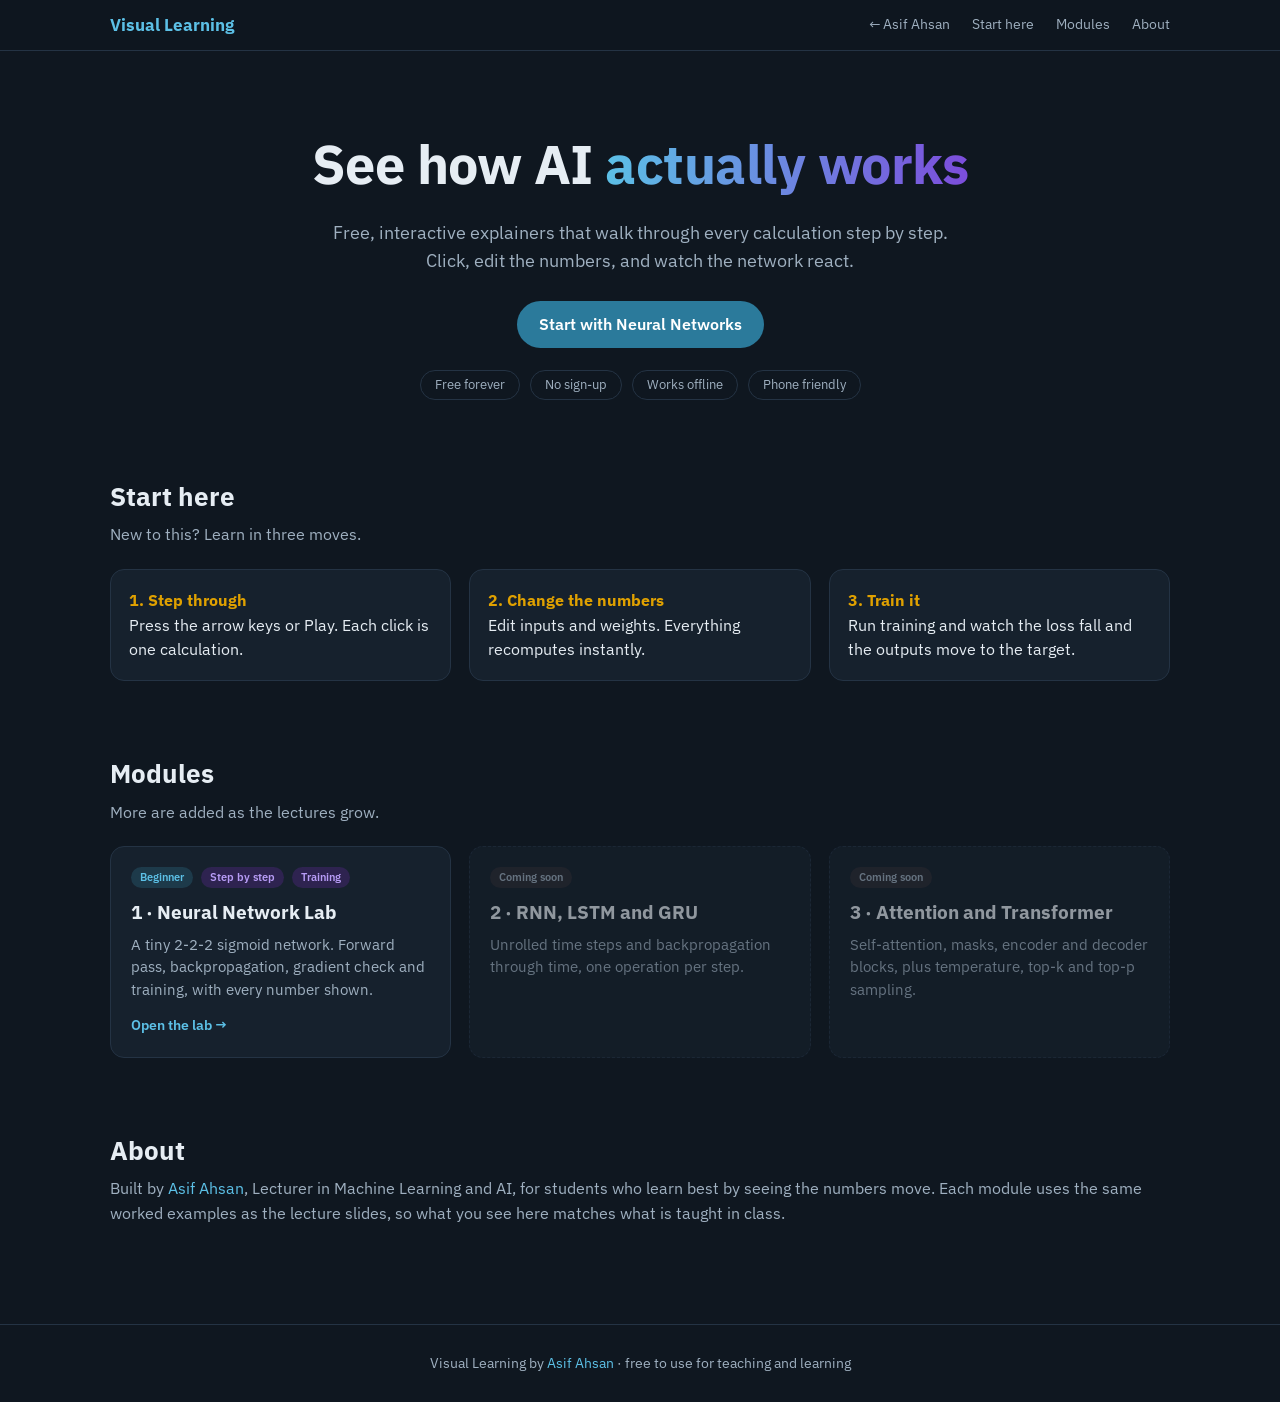
==== visual-learning/index.html @ 82e5aabb "Make resume portfolio the main page; move Visual Learning to /visual-learning Co-Authored-By: Claude" ====
<!DOCTYPE html>
<html lang="en">
<head>
<meta charset="utf-8">
<meta name="viewport" content="width=device-width,initial-scale=1">
<title>Visual Learning · Interactive AI explainers</title>
<meta name="description" content="Free interactive visualizers that explain AI step by step: neural networks, RNNs, transformers and more. No install, no sign-up.">
<link rel="icon" href="../favicon.svg" type="image/svg+xml">
<link rel="preconnect" href="https://fonts.googleapis.com">
<link href="https://fonts.googleapis.com/css2?family=IBM+Plex+Sans:wght@400;500;600;700&display=swap" rel="stylesheet">
<style>
:root{--bg:#0f1720;--panel:#16212d;--line:#243344;--tx:#e6edf3;--mut:#9fb0c0;--acc:#2B7A9B;--acc2:#5cc0e6;--vio:#7C4DDB;--amb:#E0A100}
*{box-sizing:border-box}
html{scroll-behavior:smooth}
body{margin:0;background:var(--bg);color:var(--tx);font-family:"IBM Plex Sans",Arial,sans-serif;line-height:1.55}
a{color:inherit;text-decoration:none}
nav{position:sticky;top:0;z-index:5;background:rgba(15,23,32,.9);backdrop-filter:blur(8px);border-bottom:1px solid var(--line)}
nav .in{max-width:1100px;margin:auto;padding:12px 20px;display:flex;gap:22px;align-items:center;flex-wrap:wrap}
nav b{font-size:17px;margin-right:auto;color:var(--acc2)}
nav a{color:var(--mut);font-size:14px}nav a:hover{color:var(--tx)}
header{max-width:1100px;margin:auto;padding:72px 20px 40px;text-align:center}
h1{font-size:clamp(32px,6vw,54px);margin:0 0 12px;letter-spacing:-.5px}
h1 span{background:linear-gradient(90deg,var(--acc2),var(--vio));-webkit-background-clip:text;background-clip:text;color:transparent}
header p{max-width:640px;margin:0 auto 26px;color:var(--mut);font-size:18px}
.btn{display:inline-block;background:var(--acc);color:#fff;padding:11px 22px;border-radius:999px;font-weight:600}
.btn:hover{background:#348fb4}
.pills{margin-top:22px;display:flex;gap:10px;justify-content:center;flex-wrap:wrap}
.pills span{border:1px solid var(--line);border-radius:999px;padding:4px 14px;font-size:13px;color:var(--mut)}
section{max-width:1100px;margin:auto;padding:36px 20px}
h2{font-size:26px;margin:0 0 6px}
.sub{color:var(--mut);margin:0 0 22px}
.grid{display:grid;grid-template-columns:repeat(auto-fill,minmax(300px,1fr));gap:18px}
.card{display:flex;flex-direction:column;background:var(--panel);border:1px solid var(--line);border-radius:14px;padding:20px;transition:transform .2s,border-color .2s}
a.card:hover{transform:translateY(-4px);border-color:var(--acc2)}
.card .tag{display:flex;gap:8px;flex-wrap:wrap;margin-bottom:10px}
.badge{font-size:11px;font-weight:600;padding:2px 9px;border-radius:999px;background:#1d3a4a;color:var(--acc2)}
.badge.soon{background:#2b2b33;color:var(--mut)}
.badge.v{background:#2e2350;color:#b79cf5}
.card h3{margin:0 0 6px;font-size:19px}
.card p{margin:0 0 14px;color:var(--mut);font-size:14.5px;flex:1}
.card .go{color:var(--acc2);font-weight:600;font-size:14px}
.card.soon{opacity:.6;border-style:dashed}
.steps{display:grid;grid-template-columns:repeat(auto-fit,minmax(220px,1fr));gap:18px}
.steps div{background:var(--panel);border:1px solid var(--line);border-radius:14px;padding:18px}
.steps b{color:var(--amb)}
footer{border-top:1px solid var(--line);margin-top:40px;padding:28px 20px;text-align:center;color:var(--mut);font-size:14px}
</style>
</head>
<body>
<nav><div class="in"><b>Visual Learning</b><a href="../">&larr; Asif Ahsan</a><a href="#start">Start here</a><a href="#modules">Modules</a><a href="#about">About</a></div></nav>

<header>
  <h1>See how AI <span>actually works</span></h1>
  <p>Free, interactive explainers that walk through every calculation step by step. Click, edit the numbers, and watch the network react.</p>
  <a class="btn" href="neural-network.html">Start with Neural Networks</a>
  <div class="pills"><span>Free forever</span><span>No sign-up</span><span>Works offline</span><span>Phone friendly</span></div>
</header>

<section id="start">
  <h2>Start here</h2>
  <p class="sub">New to this? Learn in three moves.</p>
  <div class="steps">
    <div><b>1. Step through</b><br>Press the arrow keys or Play. Each click is one calculation.</div>
    <div><b>2. Change the numbers</b><br>Edit inputs and weights. Everything recomputes instantly.</div>
    <div><b>3. Train it</b><br>Run training and watch the loss fall and the outputs move to the target.</div>
  </div>
</section>

<section id="modules">
  <h2>Modules</h2>
  <p class="sub">More are added as the lectures grow.</p>
  <div class="grid">
    <a class="card" href="neural-network.html">
      <div class="tag"><span class="badge">Beginner</span><span class="badge v">Step by step</span><span class="badge v">Training</span></div>
      <h3>1 · Neural Network Lab</h3>
      <p>A tiny 2-2-2 sigmoid network. Forward pass, backpropagation, gradient check and training, with every number shown.</p>
      <span class="go">Open the lab →</span>
    </a>
    <div class="card soon">
      <div class="tag"><span class="badge soon">Coming soon</span></div>
      <h3>2 · RNN, LSTM and GRU</h3>
      <p>Unrolled time steps and backpropagation through time, one operation per step.</p>
    </div>
    <div class="card soon">
      <div class="tag"><span class="badge soon">Coming soon</span></div>
      <h3>3 · Attention and Transformer</h3>
      <p>Self-attention, masks, encoder and decoder blocks, plus temperature, top-k and top-p sampling.</p>
    </div>
  </div>
</section>

<section id="about">
  <h2>About</h2>
  <p class="sub">Built by <a href="../" style="color:var(--acc2)">Asif Ahsan</a>, Lecturer in Machine Learning and AI, for students who learn best by seeing the numbers move. Each module uses the same worked examples as the lecture slides, so what you see here matches what is taught in class.</p>
</section>

<footer>Visual Learning by <a href="../" style="color:var(--acc2)">Asif Ahsan</a> · free to use for teaching and learning</footer>
</body>
</html>
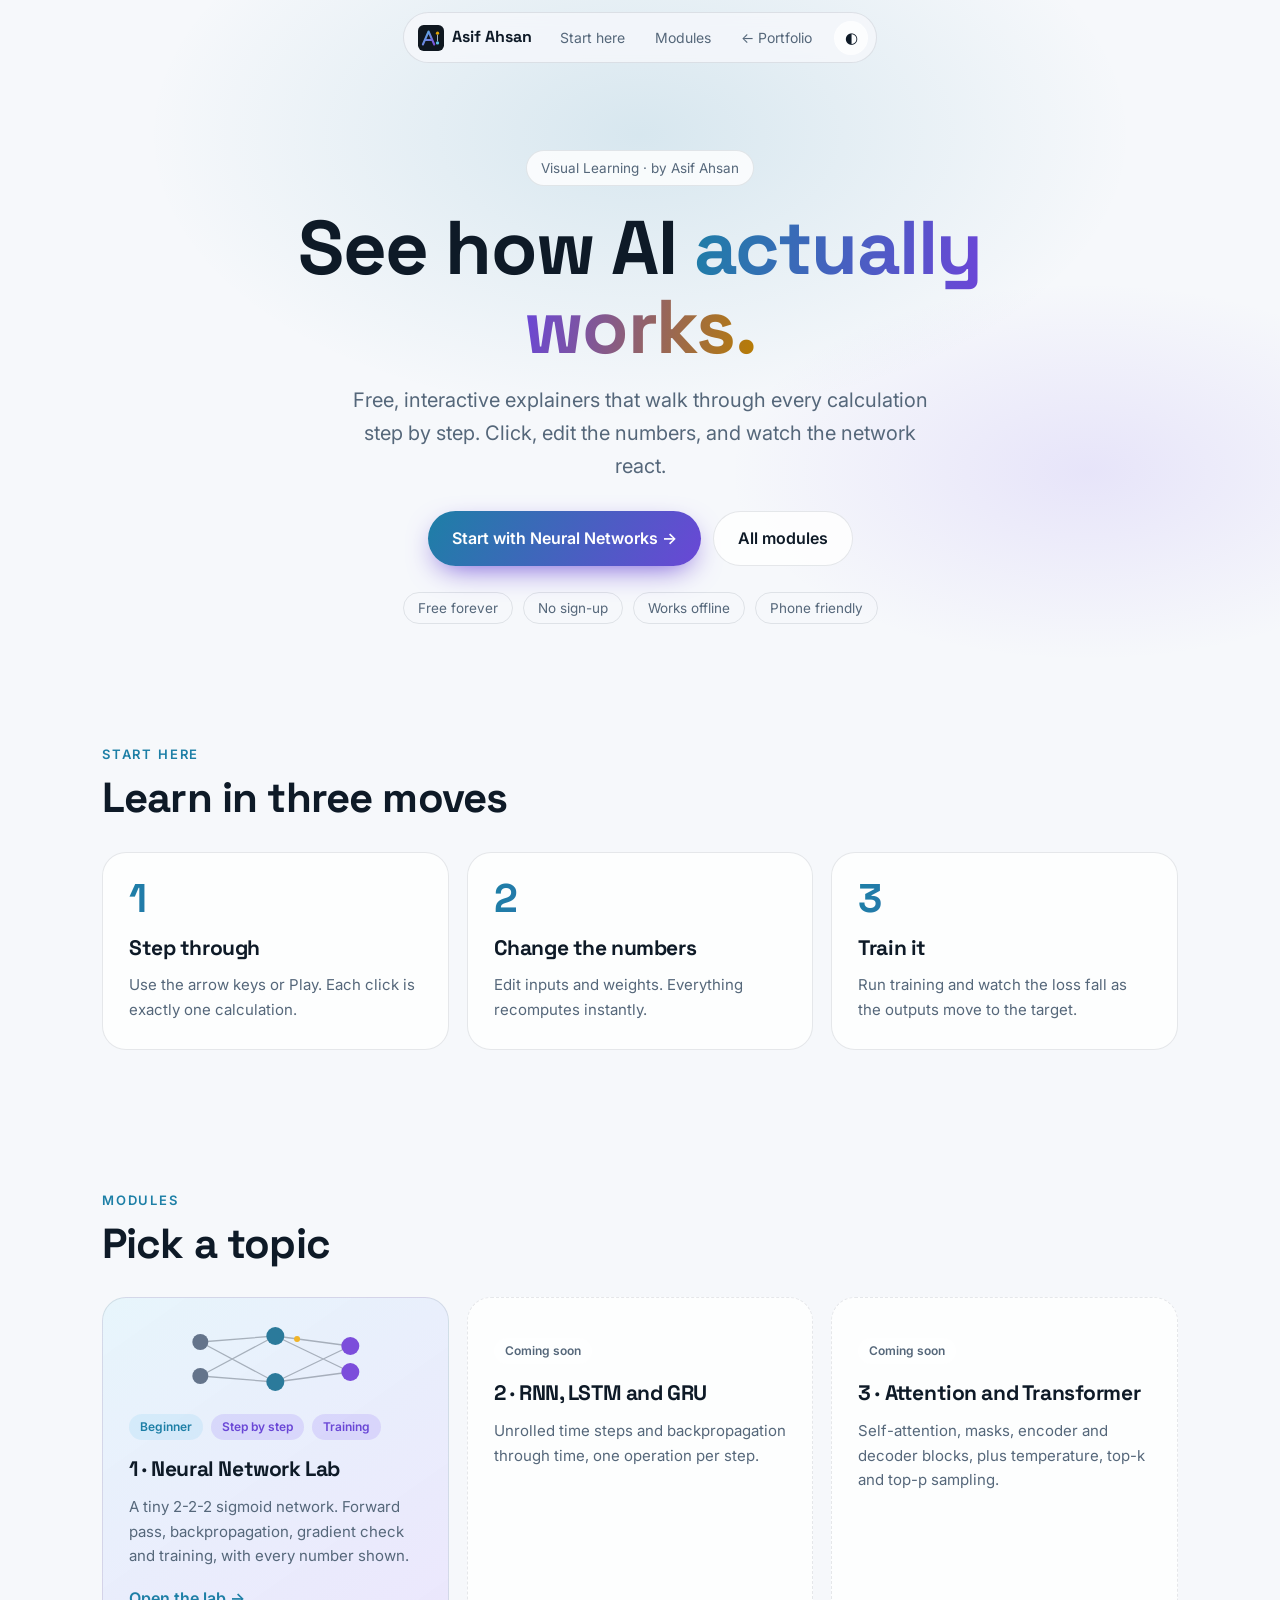
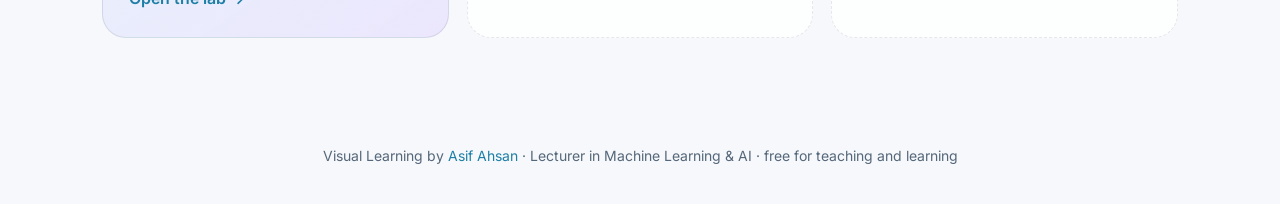
==== commit 56ce9708: "Restyle Visual Learning hub to match portfolio Co-Authored-By: Claude Sonnet 5.5 <noreply@anthropic." ====
--- a/visual-learning/index.html
+++ b/visual-learning/index.html
@@ -5,95 +5,116 @@
 <meta name="viewport" content="width=device-width,initial-scale=1">
 <title>Visual Learning · Interactive AI explainers</title>
 <meta name="description" content="Free interactive visualizers that explain AI step by step: neural networks, RNNs, transformers and more. No install, no sign-up.">
+<meta name="theme-color" content="#0b1118">
 <link rel="icon" href="../favicon.svg" type="image/svg+xml">
-<link rel="preconnect" href="https://fonts.googleapis.com">
-<link href="https://fonts.googleapis.com/css2?family=IBM+Plex+Sans:wght@400;500;600;700&display=swap" rel="stylesheet">
+<link rel="preconnect" href="https://fonts.googleapis.com"><link rel="preconnect" href="https://fonts.gstatic.com" crossorigin>
+<link href="https://fonts.googleapis.com/css2?family=Inter:wght@400;500;600&family=Space+Grotesk:wght@500;600;700&display=swap" rel="stylesheet">
+<script>try{var t=localStorage.getItem('theme');if(!t)t=matchMedia('(prefers-color-scheme: light)').matches?'light':'dark';document.documentElement.dataset.theme=t}catch(e){document.documentElement.dataset.theme='dark'}</script>
 <style>
-:root{--bg:#0f1720;--panel:#16212d;--line:#243344;--tx:#e6edf3;--mut:#9fb0c0;--acc:#2B7A9B;--acc2:#5cc0e6;--vio:#7C4DDB;--amb:#E0A100}
-*{box-sizing:border-box}
-html{scroll-behavior:smooth}
-body{margin:0;background:var(--bg);color:var(--tx);font-family:"IBM Plex Sans",Arial,sans-serif;line-height:1.55}
+:root{--bg:#0b1118;--card:rgba(255,255,255,.045);--bd:rgba(255,255,255,.09);--tx:#eef3f8;--mut:#93a4b5;--a:#5cc0e6;--b:#8b6cf0;--c:#f0b429;--glow:rgba(92,192,230,.16);--nav:rgba(11,17,24,.72)}
+[data-theme=light]{--bg:#f6f8fb;--card:rgba(255,255,255,.8);--bd:rgba(15,30,50,.1);--tx:#0e1a27;--mut:#55677a;--a:#1d7fa6;--b:#6a47d6;--c:#b97d00;--glow:rgba(29,127,166,.14);--nav:rgba(246,248,251,.78)}
+*{box-sizing:border-box}html{scroll-behavior:smooth;scroll-padding-top:80px}
+body{margin:0;background:var(--bg);color:var(--tx);font:16px/1.65 Inter,system-ui,Arial,sans-serif;overflow-x:hidden;-webkit-font-smoothing:antialiased}
+h1,h2,h3{font-family:"Space Grotesk",Inter,sans-serif;letter-spacing:-.02em}
 a{color:inherit;text-decoration:none}
-nav{position:sticky;top:0;z-index:5;background:rgba(15,23,32,.9);backdrop-filter:blur(8px);border-bottom:1px solid var(--line)}
-nav .in{max-width:1100px;margin:auto;padding:12px 20px;display:flex;gap:22px;align-items:center;flex-wrap:wrap}
-nav b{font-size:17px;margin-right:auto;color:var(--acc2)}
-nav a{color:var(--mut);font-size:14px}nav a:hover{color:var(--tx)}
-header{max-width:1100px;margin:auto;padding:72px 20px 40px;text-align:center}
-h1{font-size:clamp(32px,6vw,54px);margin:0 0 12px;letter-spacing:-.5px}
-h1 span{background:linear-gradient(90deg,var(--acc2),var(--vio));-webkit-background-clip:text;background-clip:text;color:transparent}
-header p{max-width:640px;margin:0 auto 26px;color:var(--mut);font-size:18px}
-.btn{display:inline-block;background:var(--acc);color:#fff;padding:11px 22px;border-radius:999px;font-weight:600}
-.btn:hover{background:#348fb4}
-.pills{margin-top:22px;display:flex;gap:10px;justify-content:center;flex-wrap:wrap}
-.pills span{border:1px solid var(--line);border-radius:999px;padding:4px 14px;font-size:13px;color:var(--mut)}
-section{max-width:1100px;margin:auto;padding:36px 20px}
-h2{font-size:26px;margin:0 0 6px}
-.sub{color:var(--mut);margin:0 0 22px}
+.wrap{max-width:1120px;margin:auto;padding:0 22px}
+nav{position:fixed;inset:12px 0 auto;z-index:20;display:flex;justify-content:center;padding:0 12px}
+nav .bar{display:flex;align-items:center;gap:6px;background:var(--nav);backdrop-filter:blur(16px);-webkit-backdrop-filter:blur(16px);border:1px solid var(--bd);border-radius:999px;padding:6px 8px 6px 14px;max-width:100%}
+nav .logo{display:flex;align-items:center;gap:8px;font-weight:700;font-family:"Space Grotesk";margin-right:10px}
+nav .logo img{width:26px;height:26px}
+nav .lk{padding:7px 12px;border-radius:999px;font-size:14px;color:var(--mut);transition:.2s;white-space:nowrap}
+nav .lk:hover{color:var(--tx);background:var(--card)}
+#tg{width:34px;height:34px;border-radius:50%;border:0;background:var(--card);color:var(--tx);cursor:pointer;font-size:15px;margin-left:4px}
+@media(max-width:600px){nav .hide{display:none}}
+.hero{position:relative;padding:150px 0 50px;isolation:isolate;text-align:center}
+.hero:before{content:"";position:absolute;z-index:-1;inset:0;background:radial-gradient(55% 60% at 50% 20%,var(--glow),transparent 70%),radial-gradient(40% 40% at 85% 70%,rgba(139,108,240,.14),transparent 70%)}
+.pill{display:inline-flex;gap:8px;align-items:center;border:1px solid var(--bd);background:var(--card);border-radius:999px;padding:6px 14px;font-size:13.5px;color:var(--mut)}
+h1{font-size:clamp(38px,7vw,76px);line-height:1.04;margin:22px auto 18px;font-weight:700;max-width:900px}
+.grad{background:linear-gradient(100deg,var(--a),var(--b) 55%,var(--c));-webkit-background-clip:text;background-clip:text;color:transparent}
+.lead{font-size:clamp(17px,2vw,20px);color:var(--mut);max-width:600px;margin:0 auto 28px}
+.btns{display:flex;gap:12px;flex-wrap:wrap;justify-content:center}
+.btn{display:inline-flex;align-items:center;gap:8px;padding:13px 24px;border-radius:999px;font-weight:600;transition:transform .2s}
+.btn.p{background:linear-gradient(120deg,var(--a),var(--b));color:#fff;box-shadow:0 10px 30px -10px var(--b)}
+.btn.s{border:1px solid var(--bd);background:var(--card)}
+.btn:hover{transform:translateY(-2px)}
+.tags{display:flex;gap:10px;justify-content:center;flex-wrap:wrap;margin-top:26px}
+.tags span{font-size:13.5px;color:var(--mut);border:1px solid var(--bd);border-radius:999px;padding:4px 14px}
+section{padding:70px 0}
+.eyebrow{font-size:13px;letter-spacing:.14em;text-transform:uppercase;color:var(--a);font-weight:600;margin-bottom:10px}
+h2{font-size:clamp(28px,4vw,42px);line-height:1.1;margin:0 0 30px}
 .grid{display:grid;grid-template-columns:repeat(auto-fill,minmax(300px,1fr));gap:18px}
-.card{display:flex;flex-direction:column;background:var(--panel);border:1px solid var(--line);border-radius:14px;padding:20px;transition:transform .2s,border-color .2s}
-a.card:hover{transform:translateY(-4px);border-color:var(--acc2)}
-.card .tag{display:flex;gap:8px;flex-wrap:wrap;margin-bottom:10px}
-.badge{font-size:11px;font-weight:600;padding:2px 9px;border-radius:999px;background:#1d3a4a;color:var(--acc2)}
-.badge.soon{background:#2b2b33;color:var(--mut)}
-.badge.v{background:#2e2350;color:#b79cf5}
-.card h3{margin:0 0 6px;font-size:19px}
-.card p{margin:0 0 14px;color:var(--mut);font-size:14.5px;flex:1}
-.card .go{color:var(--acc2);font-weight:600;font-size:14px}
-.card.soon{opacity:.6;border-style:dashed}
-.steps{display:grid;grid-template-columns:repeat(auto-fit,minmax(220px,1fr));gap:18px}
-.steps div{background:var(--panel);border:1px solid var(--line);border-radius:14px;padding:18px}
-.steps b{color:var(--amb)}
-footer{border-top:1px solid var(--line);margin-top:40px;padding:28px 20px;text-align:center;color:var(--mut);font-size:14px}
+.cell{background:var(--card);border:1px solid var(--bd);border-radius:24px;padding:26px;transition:transform .25s,border-color .25s}
+.cell h3{margin:0 0 8px;font-size:21px}
+.cell p{margin:0;color:var(--mut);font-size:15px}
+.num{font:700 40px "Space Grotesk";background:linear-gradient(100deg,var(--a),var(--b));-webkit-background-clip:text;background-clip:text;color:transparent;line-height:1}
+a.mod{display:flex;flex-direction:column;position:relative;overflow:hidden;background:linear-gradient(145deg,rgba(92,192,230,.14),rgba(139,108,240,.16)),var(--card)}
+a.mod:hover{transform:translateY(-5px);border-color:var(--a)}
+a.mod p{flex:1;margin-bottom:16px}
+.go{font-weight:600;color:var(--a)}
+.badges{display:flex;gap:8px;flex-wrap:wrap;margin:14px 0 12px}
+.badges span{font-size:12px;font-weight:600;padding:3px 11px;border-radius:999px;background:rgba(92,192,230,.14);color:var(--a)}
+.badges span.v{background:rgba(139,108,240,.18);color:#a98bf5}
+[data-theme=light] .badges span.v{color:var(--b)}
+.cell.soon{opacity:.62;border-style:dashed}
+.badges span.g{background:var(--card);color:var(--mut)}
+.mini{height:70px;margin-bottom:6px;color:var(--tx)}
+.three{display:grid;grid-template-columns:repeat(auto-fit,minmax(240px,1fr));gap:18px}
+footer{padding:36px 22px;text-align:center;color:var(--mut);font-size:14px}
+footer a{color:var(--a)}
+.rv{opacity:0;transform:translateY(24px);transition:opacity .7s ease,transform .7s ease}
+.rv.in{opacity:1;transform:none}
+@media(prefers-reduced-motion:reduce){.rv{opacity:1;transform:none;transition:none}html{scroll-behavior:auto}}
 </style>
 </head>
 <body>
-<nav><div class="in"><b>Visual Learning</b><a href="../">&larr; Asif Ahsan</a><a href="#start">Start here</a><a href="#modules">Modules</a><a href="#about">About</a></div></nav>
+<nav><div class="bar">
+  <a class="logo" href="../"><img src="../favicon.svg" alt="AA">Asif Ahsan</a>
+  <a class="lk hide" href="#start">Start here</a><a class="lk" href="#modules">Modules</a><a class="lk" href="../">← Portfolio</a>
+  <button id="tg" aria-label="Toggle light and dark theme">◐</button>
+</div></nav>
 
-<header>
-  <h1>See how AI <span>actually works</span></h1>
-  <p>Free, interactive explainers that walk through every calculation step by step. Click, edit the numbers, and watch the network react.</p>
-  <a class="btn" href="neural-network.html">Start with Neural Networks</a>
-  <div class="pills"><span>Free forever</span><span>No sign-up</span><span>Works offline</span><span>Phone friendly</span></div>
-</header>
+<header class="hero"><div class="wrap">
+  <span class="pill">Visual Learning · by Asif Ahsan</span>
+  <h1>See how AI <span class="grad">actually works.</span></h1>
+  <p class="lead">Free, interactive explainers that walk through every calculation step by step. Click, edit the numbers, and watch the network react.</p>
+  <div class="btns"><a class="btn p" href="neural-network.html">Start with Neural Networks →</a><a class="btn s" href="#modules">All modules</a></div>
+  <div class="tags"><span>Free forever</span><span>No sign-up</span><span>Works offline</span><span>Phone friendly</span></div>
+</div></header>
 
+<main class="wrap">
 <section id="start">
-  <h2>Start here</h2>
-  <p class="sub">New to this? Learn in three moves.</p>
-  <div class="steps">
-    <div><b>1. Step through</b><br>Press the arrow keys or Play. Each click is one calculation.</div>
-    <div><b>2. Change the numbers</b><br>Edit inputs and weights. Everything recomputes instantly.</div>
-    <div><b>3. Train it</b><br>Run training and watch the loss fall and the outputs move to the target.</div>
+  <div class="eyebrow rv">Start here</div>
+  <h2 class="rv">Learn in three moves</h2>
+  <div class="three">
+    <div class="cell rv"><div class="num">1</div><h3 style="margin-top:12px">Step through</h3><p>Use the arrow keys or Play. Each click is exactly one calculation.</p></div>
+    <div class="cell rv"><div class="num">2</div><h3 style="margin-top:12px">Change the numbers</h3><p>Edit inputs and weights. Everything recomputes instantly.</p></div>
+    <div class="cell rv"><div class="num">3</div><h3 style="margin-top:12px">Train it</h3><p>Run training and watch the loss fall as the outputs move to the target.</p></div>
   </div>
 </section>
 
 <section id="modules">
-  <h2>Modules</h2>
-  <p class="sub">More are added as the lectures grow.</p>
+  <div class="eyebrow rv">Modules</div>
+  <h2 class="rv">Pick a topic</h2>
   <div class="grid">
-    <a class="card" href="neural-network.html">
-      <div class="tag"><span class="badge">Beginner</span><span class="badge v">Step by step</span><span class="badge v">Training</span></div>
+    <a class="cell mod rv" href="neural-network.html">
+      <svg class="mini" viewBox="0 0 200 70" aria-hidden="true"><g stroke="currentColor" stroke-opacity=".3" stroke-width="1.3" fill="none"><path d="M25 18L100 12M25 18L100 58M25 52L100 12M25 52L100 58M100 12L175 22M100 12L175 48M100 58L175 22M100 58L175 48"/></g><circle cx="25" cy="18" r="8" fill="#64748B"/><circle cx="25" cy="52" r="8" fill="#64748B"/><circle cx="100" cy="12" r="9" fill="#2B7A9B"/><circle cx="100" cy="58" r="9" fill="#2B7A9B"/><circle cx="175" cy="22" r="9" fill="#7C4DDB"/><circle cx="175" cy="48" r="9" fill="#7C4DDB"/><circle r="3" fill="#f0b429"><animateMotion dur="2.2s" repeatCount="indefinite" path="M25 18L100 12L175 22"/></circle></svg>
+      <div class="badges"><span>Beginner</span><span class="v">Step by step</span><span class="v">Training</span></div>
       <h3>1 · Neural Network Lab</h3>
       <p>A tiny 2-2-2 sigmoid network. Forward pass, backpropagation, gradient check and training, with every number shown.</p>
       <span class="go">Open the lab →</span>
     </a>
-    <div class="card soon">
-      <div class="tag"><span class="badge soon">Coming soon</span></div>
-      <h3>2 · RNN, LSTM and GRU</h3>
-      <p>Unrolled time steps and backpropagation through time, one operation per step.</p>
-    </div>
-    <div class="card soon">
-      <div class="tag"><span class="badge soon">Coming soon</span></div>
-      <h3>3 · Attention and Transformer</h3>
-      <p>Self-attention, masks, encoder and decoder blocks, plus temperature, top-k and top-p sampling.</p>
-    </div>
+    <div class="cell soon rv"><div class="badges"><span class="g">Coming soon</span></div><h3>2 · RNN, LSTM and GRU</h3><p>Unrolled time steps and backpropagation through time, one operation per step.</p></div>
+    <div class="cell soon rv"><div class="badges"><span class="g">Coming soon</span></div><h3>3 · Attention and Transformer</h3><p>Self-attention, masks, encoder and decoder blocks, plus temperature, top-k and top-p sampling.</p></div>
   </div>
 </section>
+</main>
 
-<section id="about">
-  <h2>About</h2>
-  <p class="sub">Built by <a href="../" style="color:var(--acc2)">Asif Ahsan</a>, Lecturer in Machine Learning and AI, for students who learn best by seeing the numbers move. Each module uses the same worked examples as the lecture slides, so what you see here matches what is taught in class.</p>
-</section>
+<footer>Visual Learning by <a href="../">Asif Ahsan</a> · Lecturer in Machine Learning &amp; AI · free for teaching and learning</footer>
 
-<footer>Visual Learning by <a href="../" style="color:var(--acc2)">Asif Ahsan</a> · free to use for teaching and learning</footer>
+<script>
+document.getElementById('tg').onclick=()=>{const t=document.documentElement.dataset.theme==='dark'?'light':'dark';document.documentElement.dataset.theme=t;try{localStorage.setItem('theme',t)}catch(e){}};
+const io=new IntersectionObserver(es=>es.forEach(e=>{if(e.isIntersecting){e.target.classList.add('in');io.unobserve(e.target)}}),{threshold:.12});
+document.querySelectorAll('.rv').forEach(el=>io.observe(el));
+</script>
 </body>
 </html>
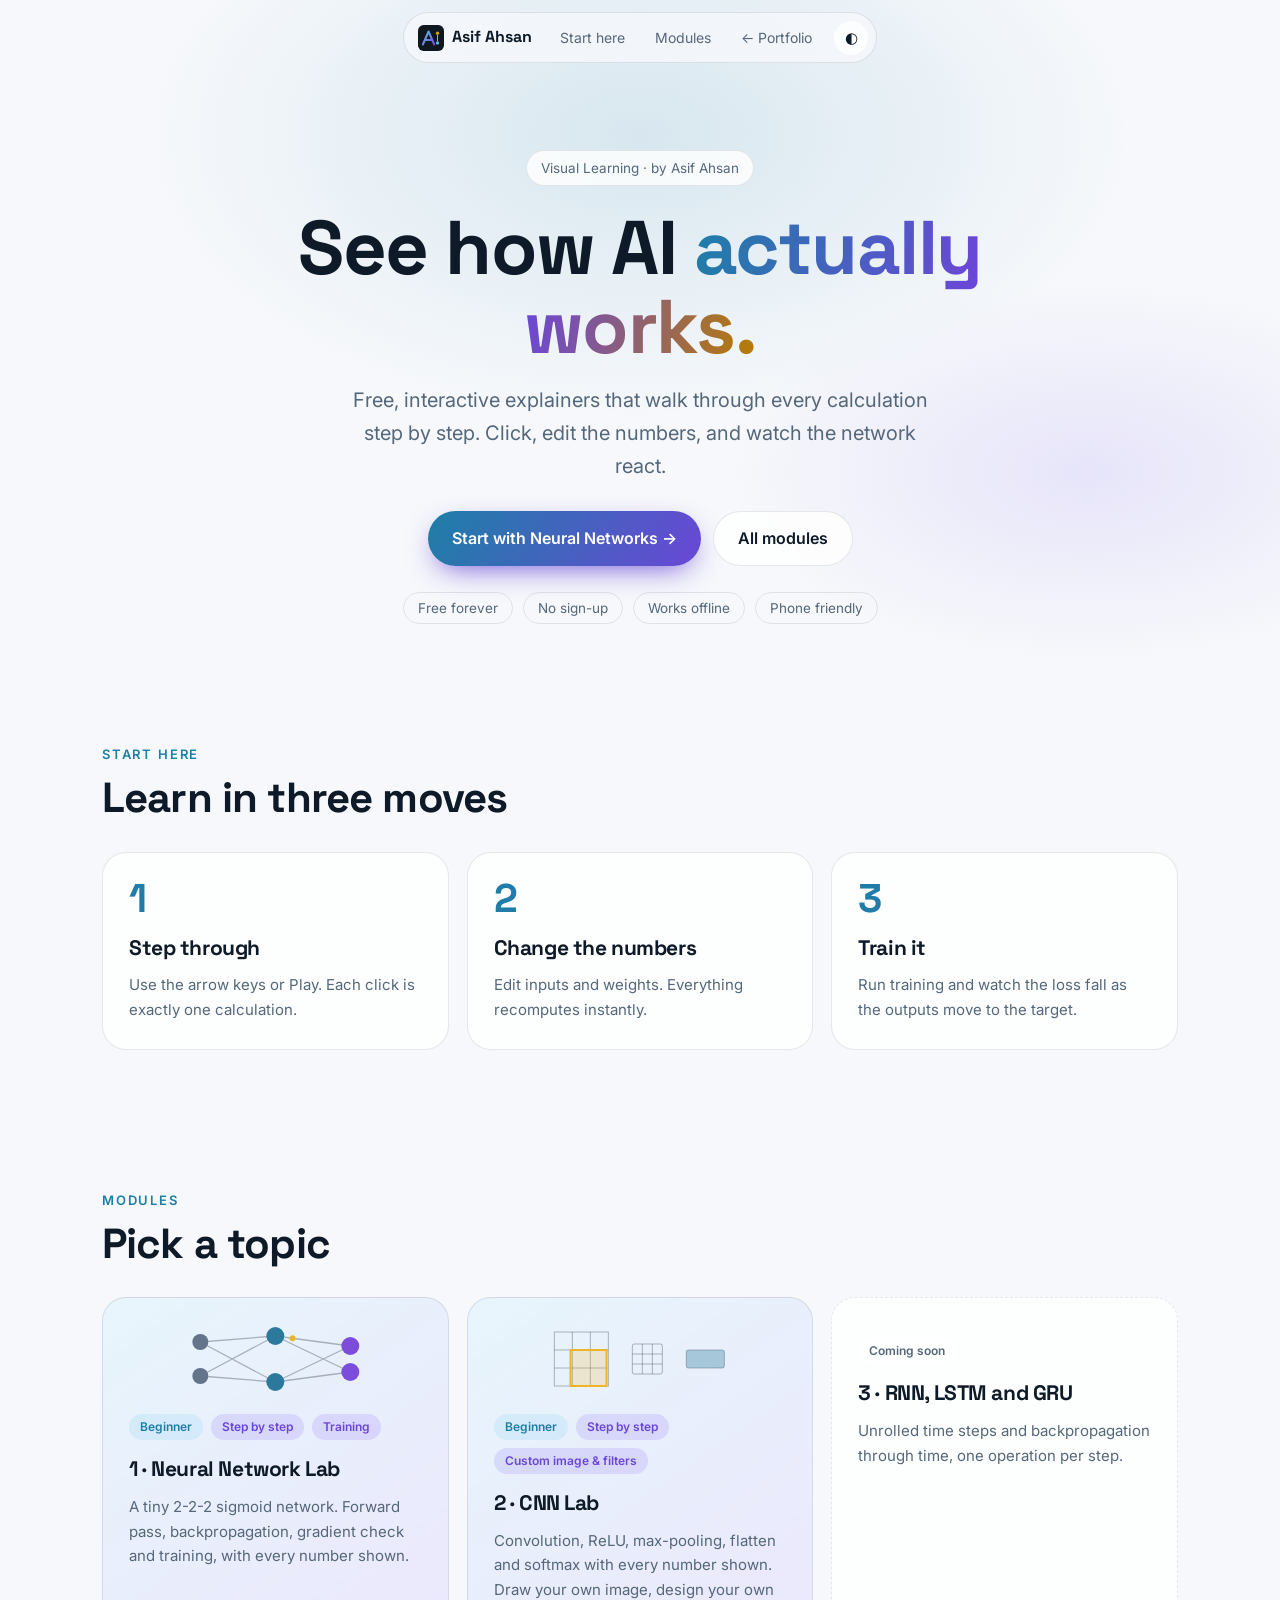
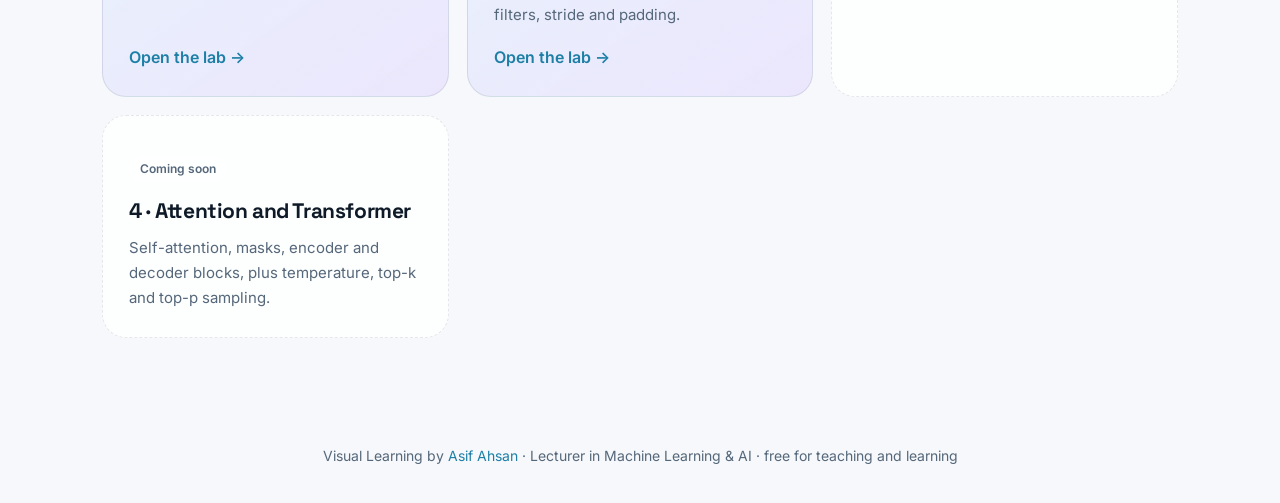
==== commit 94f271dd: "Add CNN Lab (module 2) with custom examples; shared lab source in src/ Co-Authored-By: Claude Sonnet" ====
--- a/visual-learning/index.html
+++ b/visual-learning/index.html
@@ -103,8 +103,15 @@
       <p>A tiny 2-2-2 sigmoid network. Forward pass, backpropagation, gradient check and training, with every number shown.</p>
       <span class="go">Open the lab →</span>
     </a>
-    <div class="cell soon rv"><div class="badges"><span class="g">Coming soon</span></div><h3>2 · RNN, LSTM and GRU</h3><p>Unrolled time steps and backpropagation through time, one operation per step.</p></div>
-    <div class="cell soon rv"><div class="badges"><span class="g">Coming soon</span></div><h3>3 · Attention and Transformer</h3><p>Self-attention, masks, encoder and decoder blocks, plus temperature, top-k and top-p sampling.</p></div>
+    <a class="cell mod rv" href="cnn.html">
+      <svg class="mini" viewBox="0 0 200 70" aria-hidden="true"><g fill="none" stroke="currentColor" stroke-opacity=".3"><rect x="14" y="8" width="54" height="54"/><path d="M32 8V62M50 8V62M14 26H68M14 44H68"/><rect x="92" y="20" width="30" height="30" rx="2"/><path d="M102 20V50M112 20V50M92 30H122M92 40H122"/><rect x="146" y="26" width="38" height="18" rx="2"/></g><rect x="32" y="26" width="36" height="36" fill="#f0b429" fill-opacity=".22" stroke="#f0b429" stroke-width="2"><animate attributeName="x" values="14;32;14" dur="3s" repeatCount="indefinite"/></rect><rect x="146" y="26" width="38" height="18" fill="#2B7A9B" fill-opacity=".35" rx="2"/></svg>
+      <div class="badges"><span>Beginner</span><span class="v">Step by step</span><span class="v">Custom image &amp; filters</span></div>
+      <h3>2 · CNN Lab</h3>
+      <p>Convolution, ReLU, max-pooling, flatten and softmax with every number shown. Draw your own image, design your own filters, stride and padding.</p>
+      <span class="go">Open the lab →</span>
+    </a>
+    <div class="cell soon rv"><div class="badges"><span class="g">Coming soon</span></div><h3>3 · RNN, LSTM and GRU</h3><p>Unrolled time steps and backpropagation through time, one operation per step.</p></div>
+    <div class="cell soon rv"><div class="badges"><span class="g">Coming soon</span></div><h3>4 · Attention and Transformer</h3><p>Self-attention, masks, encoder and decoder blocks, plus temperature, top-k and top-p sampling.</p></div>
   </div>
 </section>
 </main>
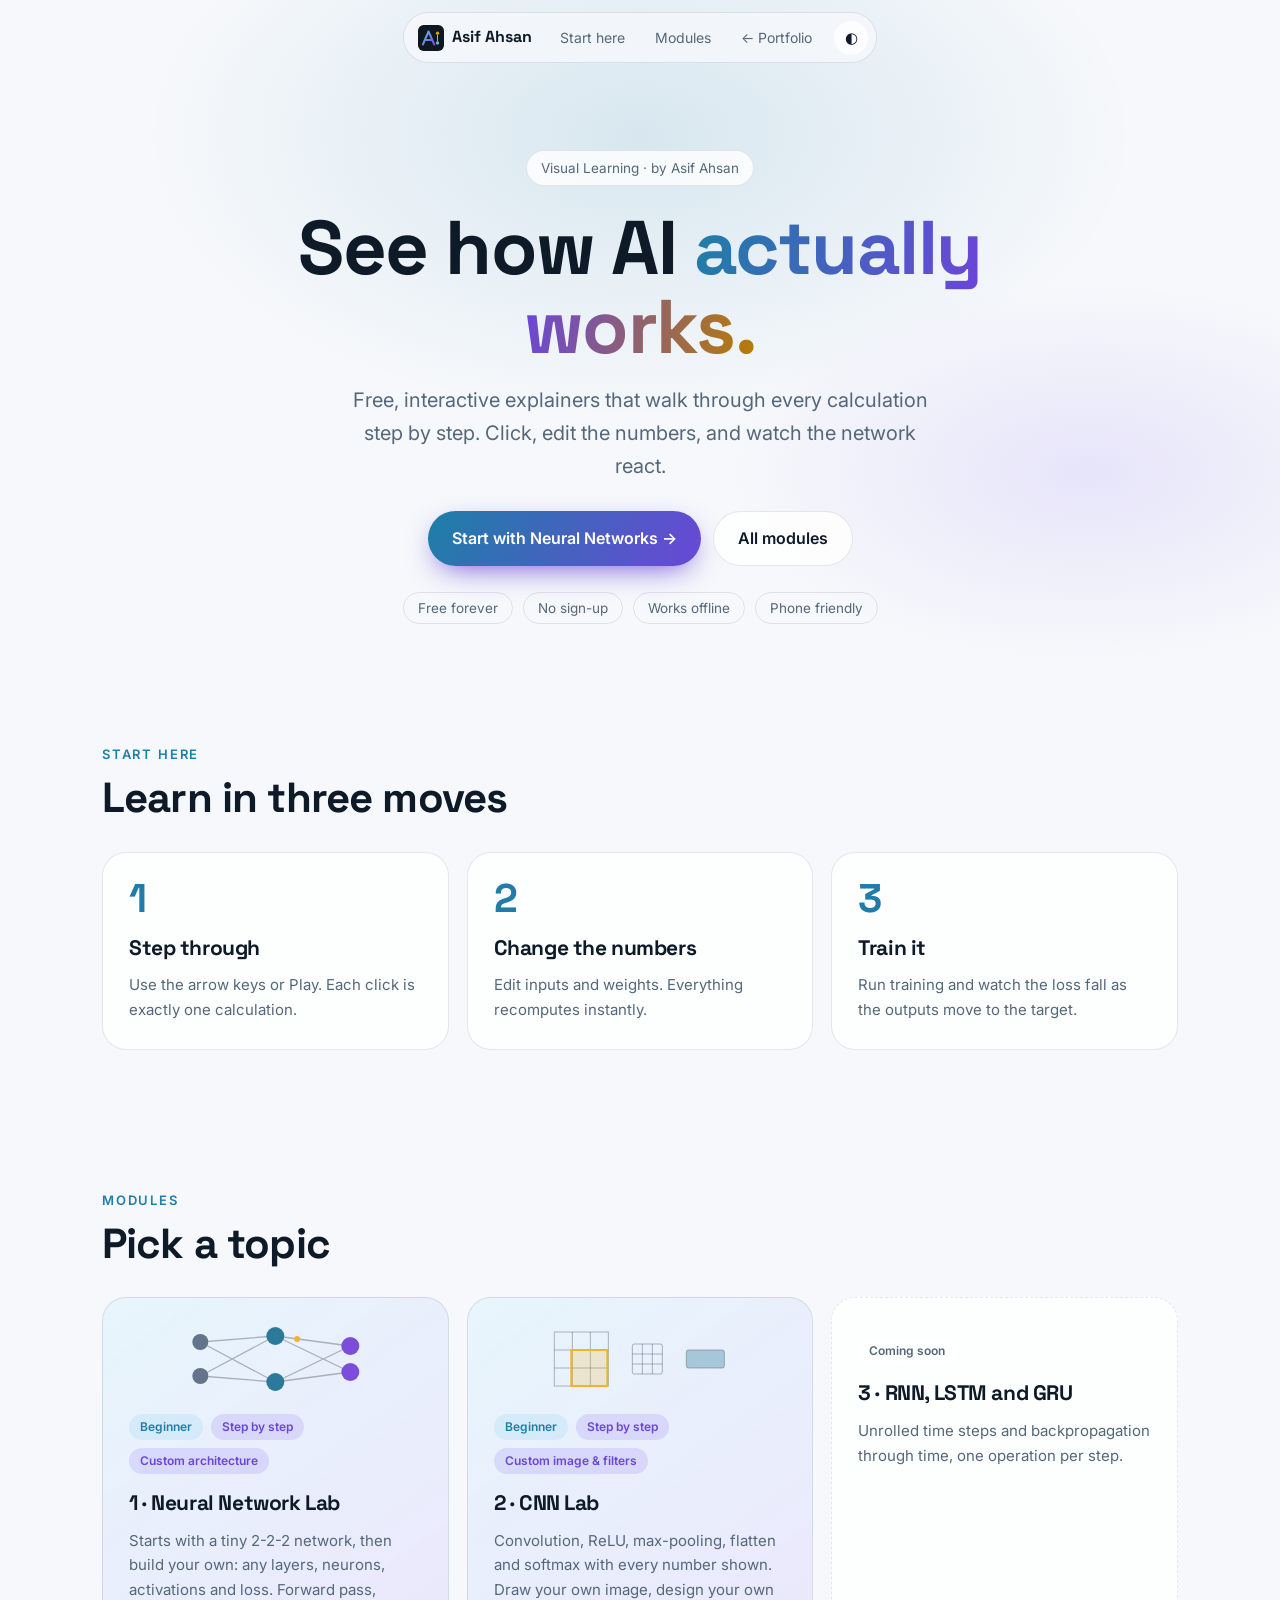
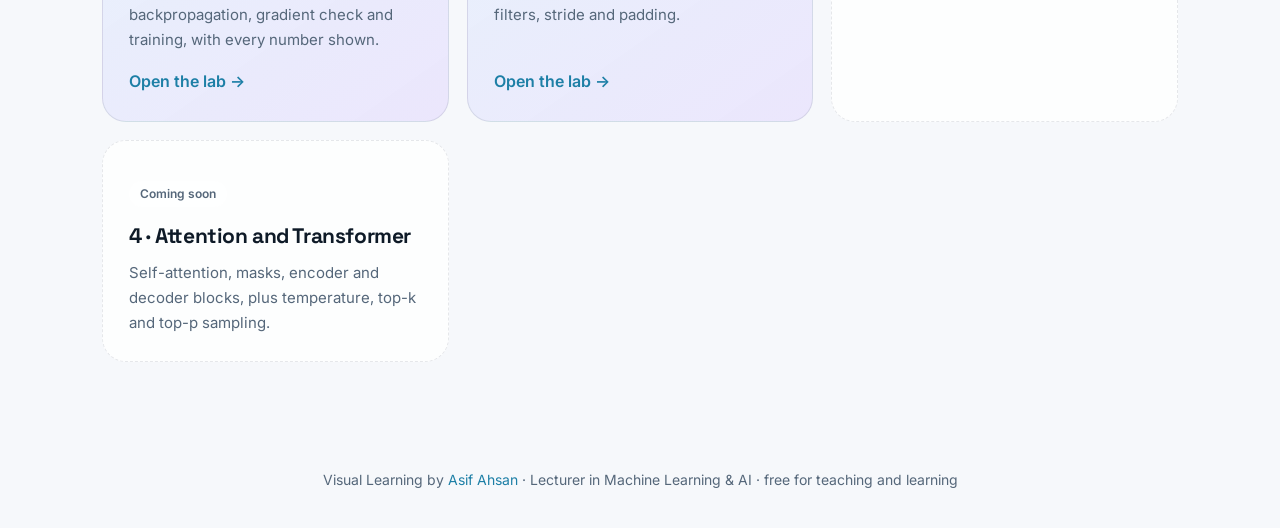
==== commit dd064afb: "Neural Network Lab: custom architectures (layers, neurons, activations, loss), per-neuron or per-lay" ====
--- a/visual-learning/index.html
+++ b/visual-learning/index.html
@@ -98,9 +98,9 @@
   <div class="grid">
     <a class="cell mod rv" href="neural-network.html">
       <svg class="mini" viewBox="0 0 200 70" aria-hidden="true"><g stroke="currentColor" stroke-opacity=".3" stroke-width="1.3" fill="none"><path d="M25 18L100 12M25 18L100 58M25 52L100 12M25 52L100 58M100 12L175 22M100 12L175 48M100 58L175 22M100 58L175 48"/></g><circle cx="25" cy="18" r="8" fill="#64748B"/><circle cx="25" cy="52" r="8" fill="#64748B"/><circle cx="100" cy="12" r="9" fill="#2B7A9B"/><circle cx="100" cy="58" r="9" fill="#2B7A9B"/><circle cx="175" cy="22" r="9" fill="#7C4DDB"/><circle cx="175" cy="48" r="9" fill="#7C4DDB"/><circle r="3" fill="#f0b429"><animateMotion dur="2.2s" repeatCount="indefinite" path="M25 18L100 12L175 22"/></circle></svg>
-      <div class="badges"><span>Beginner</span><span class="v">Step by step</span><span class="v">Training</span></div>
+      <div class="badges"><span>Beginner</span><span class="v">Step by step</span><span class="v">Custom architecture</span></div>
       <h3>1 · Neural Network Lab</h3>
-      <p>A tiny 2-2-2 sigmoid network. Forward pass, backpropagation, gradient check and training, with every number shown.</p>
+      <p>Starts with a tiny 2-2-2 network, then build your own: any layers, neurons, activations and loss. Forward pass, backpropagation, gradient check and training, with every number shown.</p>
       <span class="go">Open the lab →</span>
     </a>
     <a class="cell mod rv" href="cnn.html">
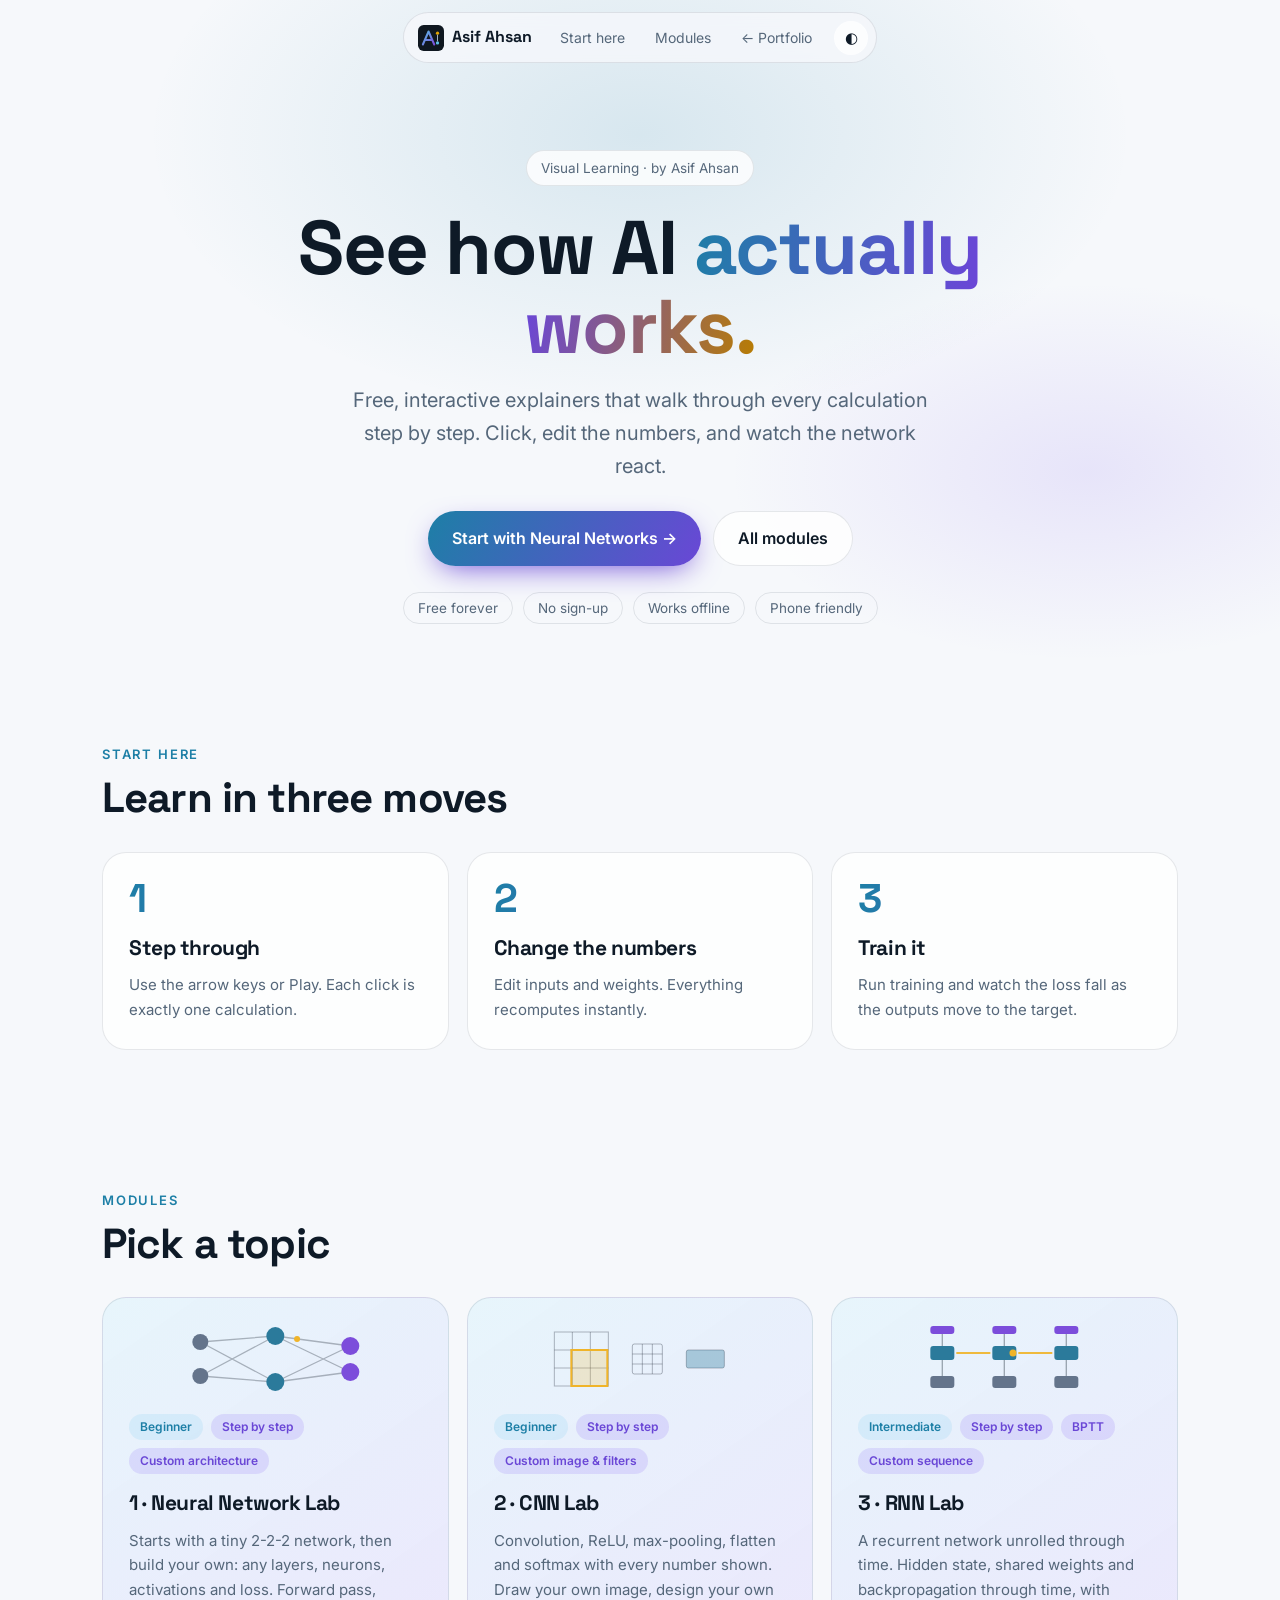
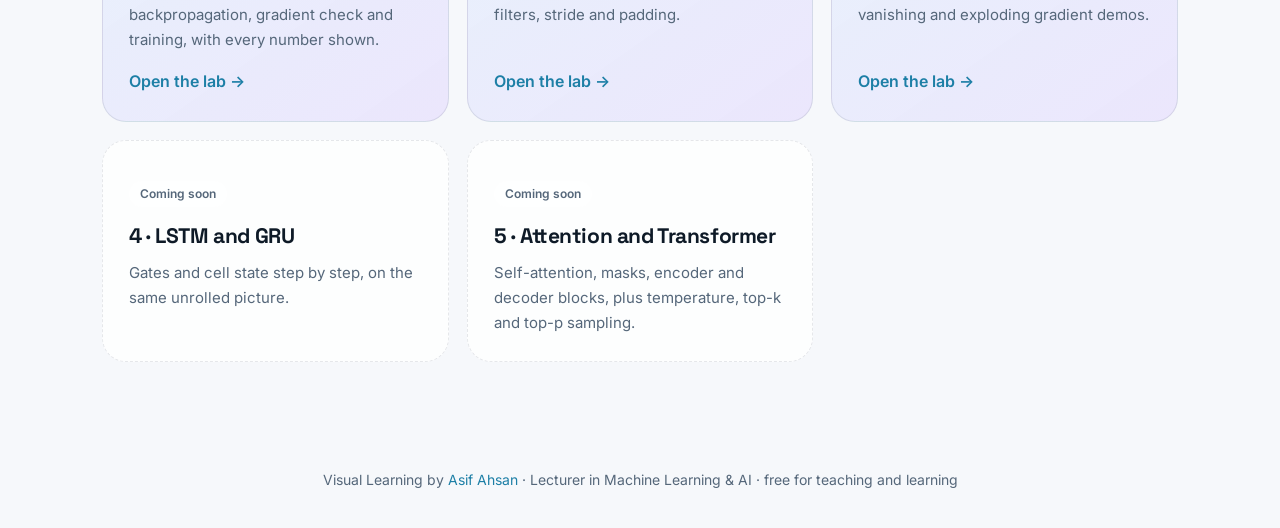
==== commit 86e1b399: "Add RNN Lab (module 3): unrolled diagram, BPTT, custom sequence, vanishing/exploding demos" ====
--- a/visual-learning/index.html
+++ b/visual-learning/index.html
@@ -110,8 +110,15 @@
       <p>Convolution, ReLU, max-pooling, flatten and softmax with every number shown. Draw your own image, design your own filters, stride and padding.</p>
       <span class="go">Open the lab →</span>
     </a>
-    <div class="cell soon rv"><div class="badges"><span class="g">Coming soon</span></div><h3>3 · RNN, LSTM and GRU</h3><p>Unrolled time steps and backpropagation through time, one operation per step.</p></div>
-    <div class="cell soon rv"><div class="badges"><span class="g">Coming soon</span></div><h3>4 · Attention and Transformer</h3><p>Self-attention, masks, encoder and decoder blocks, plus temperature, top-k and top-p sampling.</p></div>
+    <a class="cell mod rv" href="rnn.html">
+      <svg class="mini" viewBox="0 0 200 70" aria-hidden="true"><g fill="none" stroke="currentColor" stroke-opacity=".35" stroke-width="1.4"><path d="M38 52V36M38 22V10M100 52V36M100 22V10M162 52V36M162 22V10"/><path d="M52 29H86M114 29H148" stroke="#f0b429" stroke-opacity=".9" stroke-width="2"/></g><g><rect x="26" y="52" width="24" height="12" rx="3" fill="#64748B"/><rect x="88" y="52" width="24" height="12" rx="3" fill="#64748B"/><rect x="150" y="52" width="24" height="12" rx="3" fill="#64748B"/><rect x="26" y="22" width="24" height="14" rx="3" fill="#2B7A9B"/><rect x="88" y="22" width="24" height="14" rx="3" fill="#2B7A9B"/><rect x="150" y="22" width="24" height="14" rx="3" fill="#2B7A9B"/><rect x="26" y="2" width="24" height="8" rx="3" fill="#7C4DDB"/><rect x="88" y="2" width="24" height="8" rx="3" fill="#7C4DDB"/><rect x="150" y="2" width="24" height="8" rx="3" fill="#7C4DDB"/></g><circle r="3.5" fill="#f0b429"><animateMotion dur="2.4s" repeatCount="indefinite" path="M52 29L86 29L114 29L148 29"/></circle></svg>
+      <div class="badges"><span>Intermediate</span><span class="v">Step by step</span><span class="v">BPTT</span><span class="v">Custom sequence</span></div>
+      <h3>3 · RNN Lab</h3>
+      <p>A recurrent network unrolled through time. Hidden state, shared weights and backpropagation through time, with vanishing and exploding gradient demos.</p>
+      <span class="go">Open the lab →</span>
+    </a>
+    <div class="cell soon rv"><div class="badges"><span class="g">Coming soon</span></div><h3>4 · LSTM and GRU</h3><p>Gates and cell state step by step, on the same unrolled picture.</p></div>
+    <div class="cell soon rv"><div class="badges"><span class="g">Coming soon</span></div><h3>5 · Attention and Transformer</h3><p>Self-attention, masks, encoder and decoder blocks, plus temperature, top-k and top-p sampling.</p></div>
   </div>
 </section>
 </main>
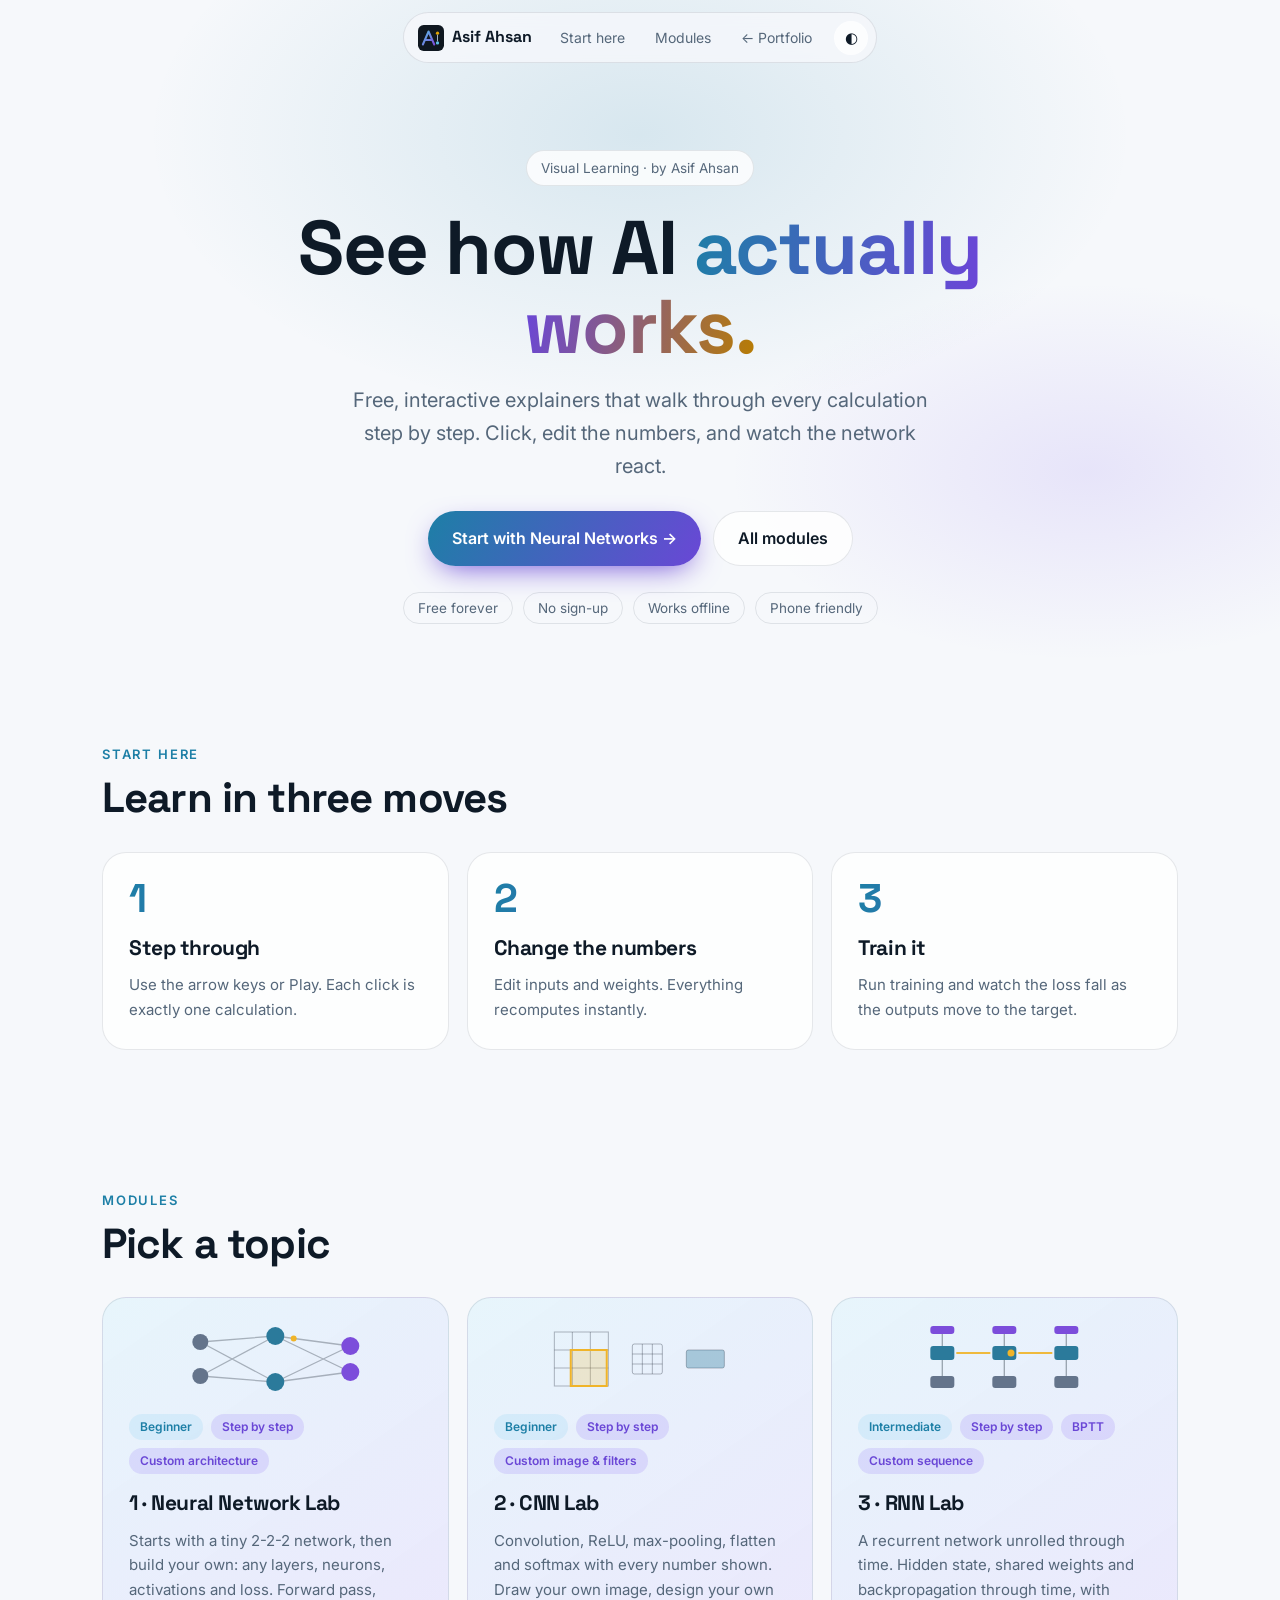
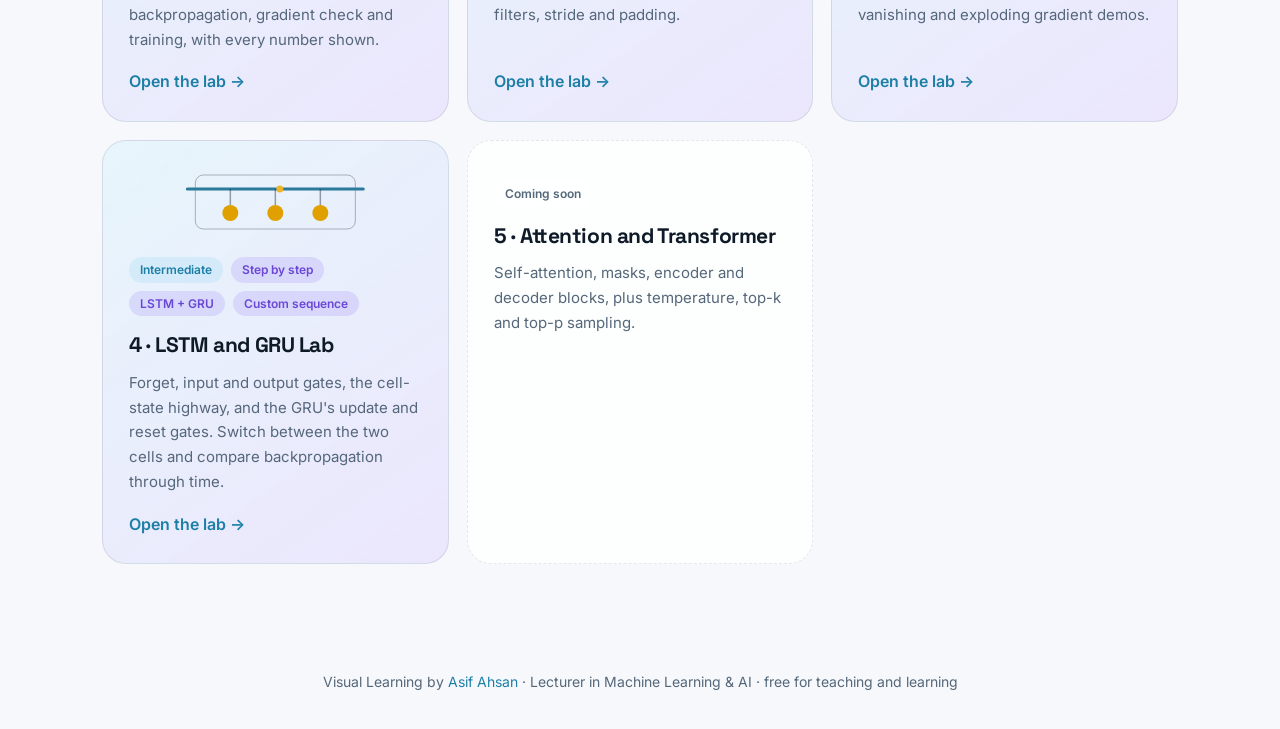
==== commit 317f119f: "Add LSTM and GRU Lab (module 4): gates, cell-state highway, BPTT, custom sequences" ====
--- a/visual-learning/index.html
+++ b/visual-learning/index.html
@@ -117,7 +117,13 @@
       <p>A recurrent network unrolled through time. Hidden state, shared weights and backpropagation through time, with vanishing and exploding gradient demos.</p>
       <span class="go">Open the lab →</span>
     </a>
-    <div class="cell soon rv"><div class="badges"><span class="g">Coming soon</span></div><h3>4 · LSTM and GRU</h3><p>Gates and cell state step by step, on the same unrolled picture.</p></div>
+    <a class="cell mod rv" href="lstm.html">
+      <svg class="mini" viewBox="0 0 200 70" aria-hidden="true"><g fill="none" stroke="currentColor" stroke-opacity=".3"><rect x="20" y="8" width="160" height="54" rx="8"/></g><path d="M12 22H188" stroke="#2B7A9B" stroke-width="3" stroke-linecap="round"/><g fill="#E0A100"><circle cx="55" cy="46" r="8"/><circle cx="100" cy="46" r="8"/><circle cx="145" cy="46" r="8"/></g><g stroke="currentColor" stroke-opacity=".4" stroke-width="1.5"><path d="M55 38V22M100 38V22M145 38V22"/></g><circle r="3.5" fill="#f0b429"><animateMotion dur="2.6s" repeatCount="indefinite" path="M12 22H188"/></circle></svg>
+      <div class="badges"><span>Intermediate</span><span class="v">Step by step</span><span class="v">LSTM + GRU</span><span class="v">Custom sequence</span></div>
+      <h3>4 · LSTM and GRU Lab</h3>
+      <p>Forget, input and output gates, the cell-state highway, and the GRU's update and reset gates. Switch between the two cells and compare backpropagation through time.</p>
+      <span class="go">Open the lab →</span>
+    </a>
     <div class="cell soon rv"><div class="badges"><span class="g">Coming soon</span></div><h3>5 · Attention and Transformer</h3><p>Self-attention, masks, encoder and decoder blocks, plus temperature, top-k and top-p sampling.</p></div>
   </div>
 </section>
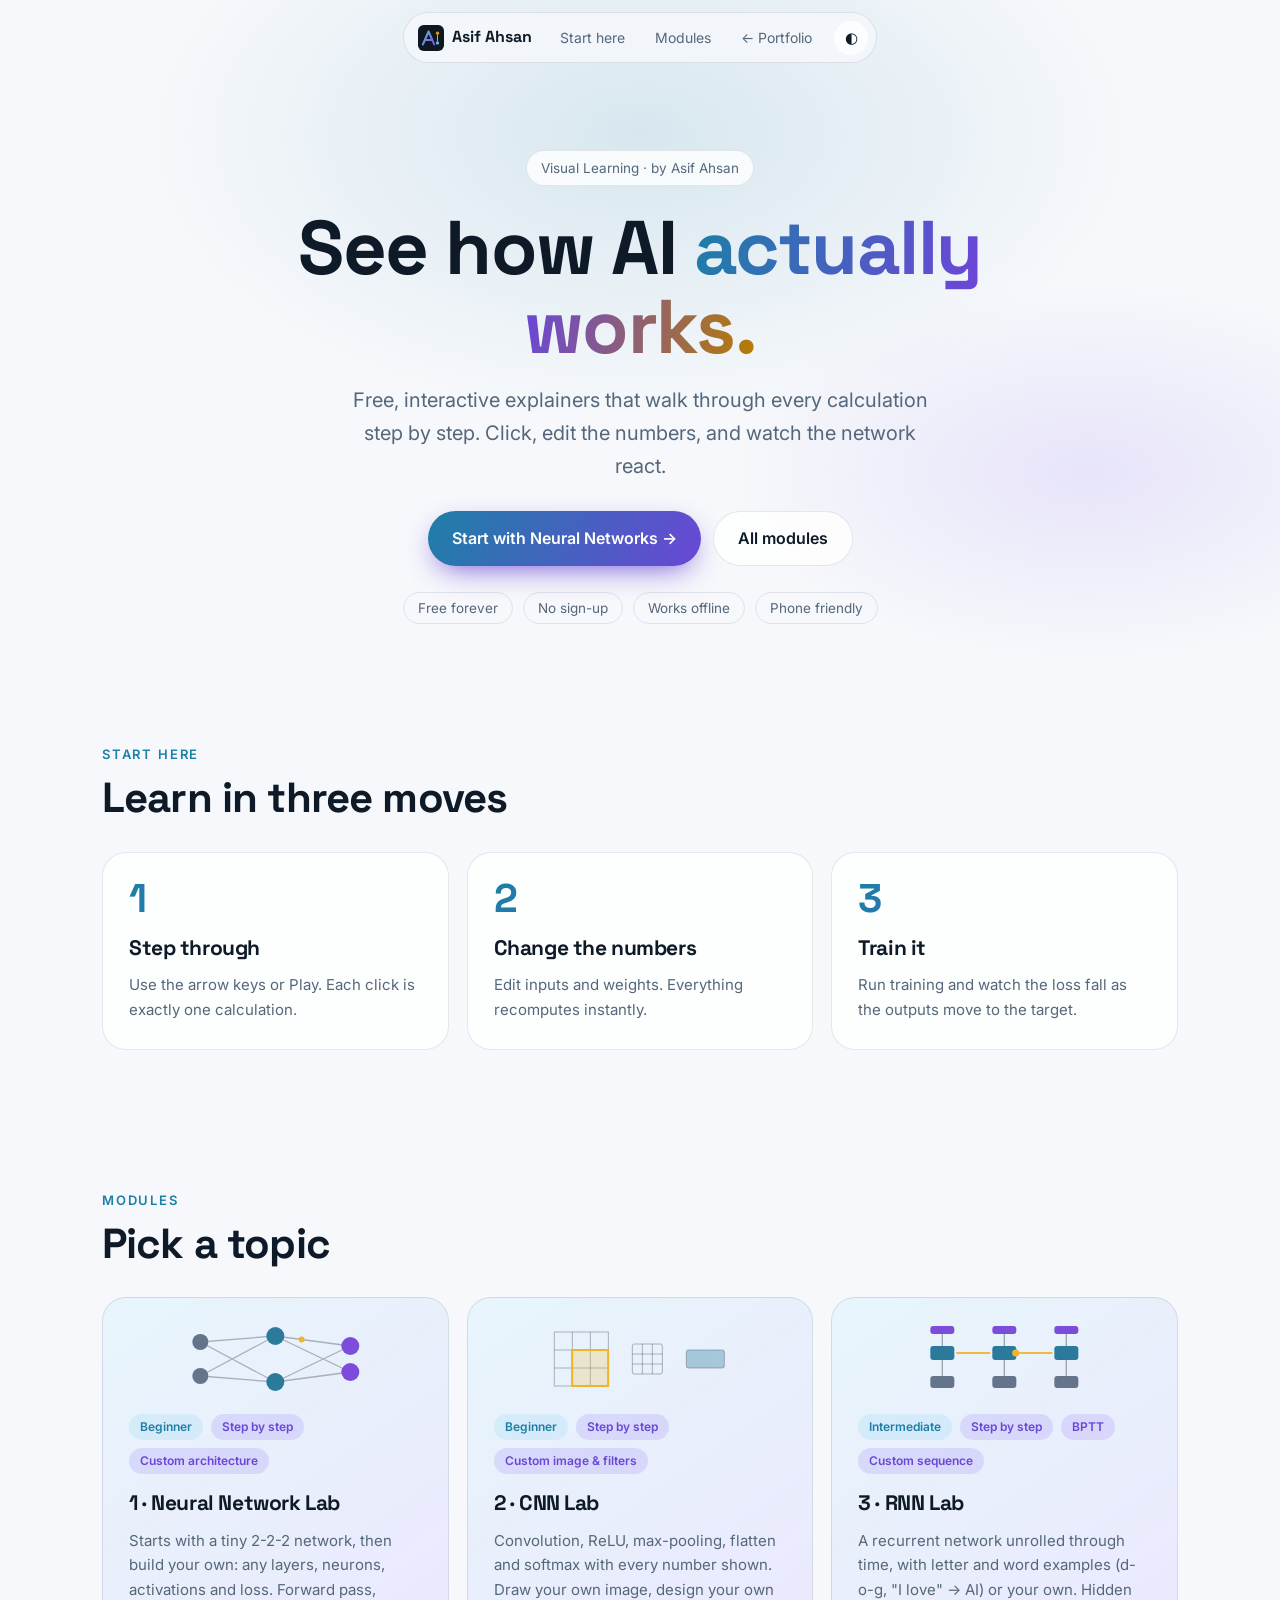
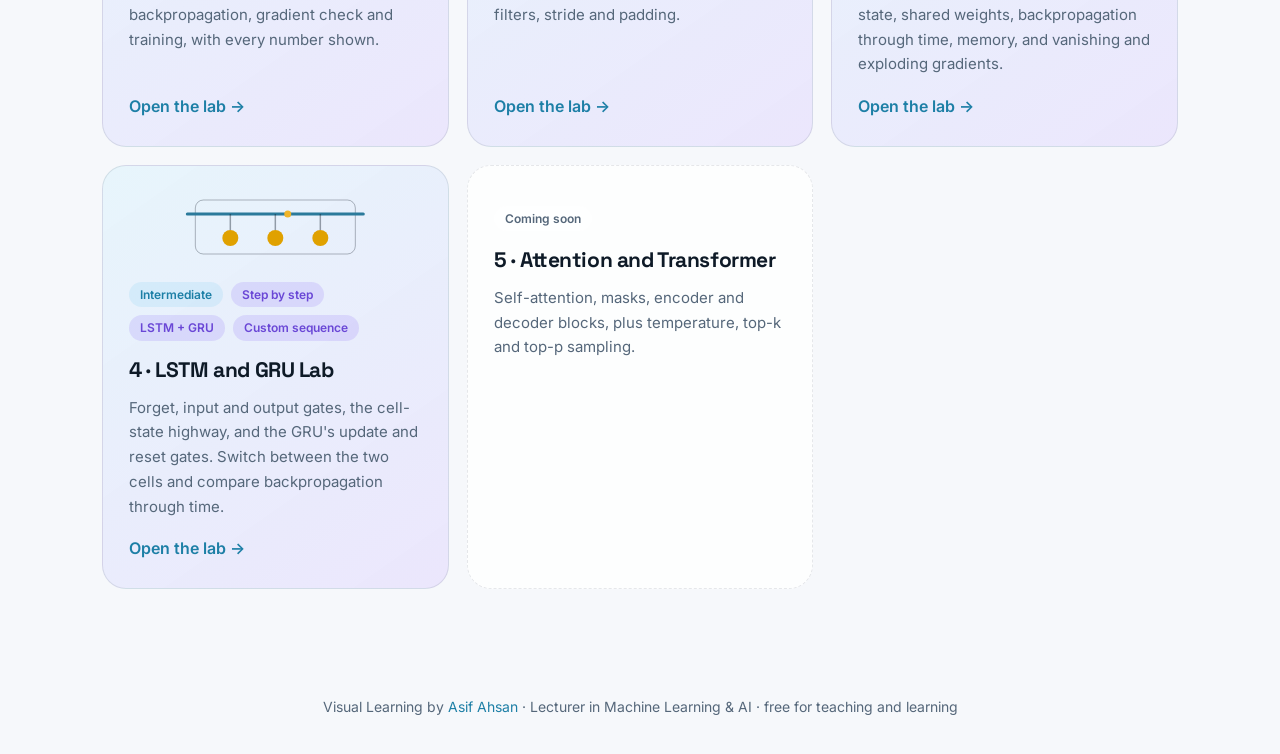
==== commit b773f283: "RNN lab: letter/word examples (d-o-g, I love -> AI), custom words builder, collapsed concepts, dimen" ====
--- a/visual-learning/index.html
+++ b/visual-learning/index.html
@@ -114,7 +114,7 @@
       <svg class="mini" viewBox="0 0 200 70" aria-hidden="true"><g fill="none" stroke="currentColor" stroke-opacity=".35" stroke-width="1.4"><path d="M38 52V36M38 22V10M100 52V36M100 22V10M162 52V36M162 22V10"/><path d="M52 29H86M114 29H148" stroke="#f0b429" stroke-opacity=".9" stroke-width="2"/></g><g><rect x="26" y="52" width="24" height="12" rx="3" fill="#64748B"/><rect x="88" y="52" width="24" height="12" rx="3" fill="#64748B"/><rect x="150" y="52" width="24" height="12" rx="3" fill="#64748B"/><rect x="26" y="22" width="24" height="14" rx="3" fill="#2B7A9B"/><rect x="88" y="22" width="24" height="14" rx="3" fill="#2B7A9B"/><rect x="150" y="22" width="24" height="14" rx="3" fill="#2B7A9B"/><rect x="26" y="2" width="24" height="8" rx="3" fill="#7C4DDB"/><rect x="88" y="2" width="24" height="8" rx="3" fill="#7C4DDB"/><rect x="150" y="2" width="24" height="8" rx="3" fill="#7C4DDB"/></g><circle r="3.5" fill="#f0b429"><animateMotion dur="2.4s" repeatCount="indefinite" path="M52 29L86 29L114 29L148 29"/></circle></svg>
       <div class="badges"><span>Intermediate</span><span class="v">Step by step</span><span class="v">BPTT</span><span class="v">Custom sequence</span></div>
       <h3>3 · RNN Lab</h3>
-      <p>A recurrent network unrolled through time. Hidden state, shared weights and backpropagation through time, with vanishing and exploding gradient demos.</p>
+      <p>A recurrent network unrolled through time, with letter and word examples (d-o-g, "I love" → AI) or your own. Hidden state, shared weights, backpropagation through time, memory, and vanishing and exploding gradients.</p>
       <span class="go">Open the lab →</span>
     </a>
     <a class="cell mod rv" href="lstm.html">
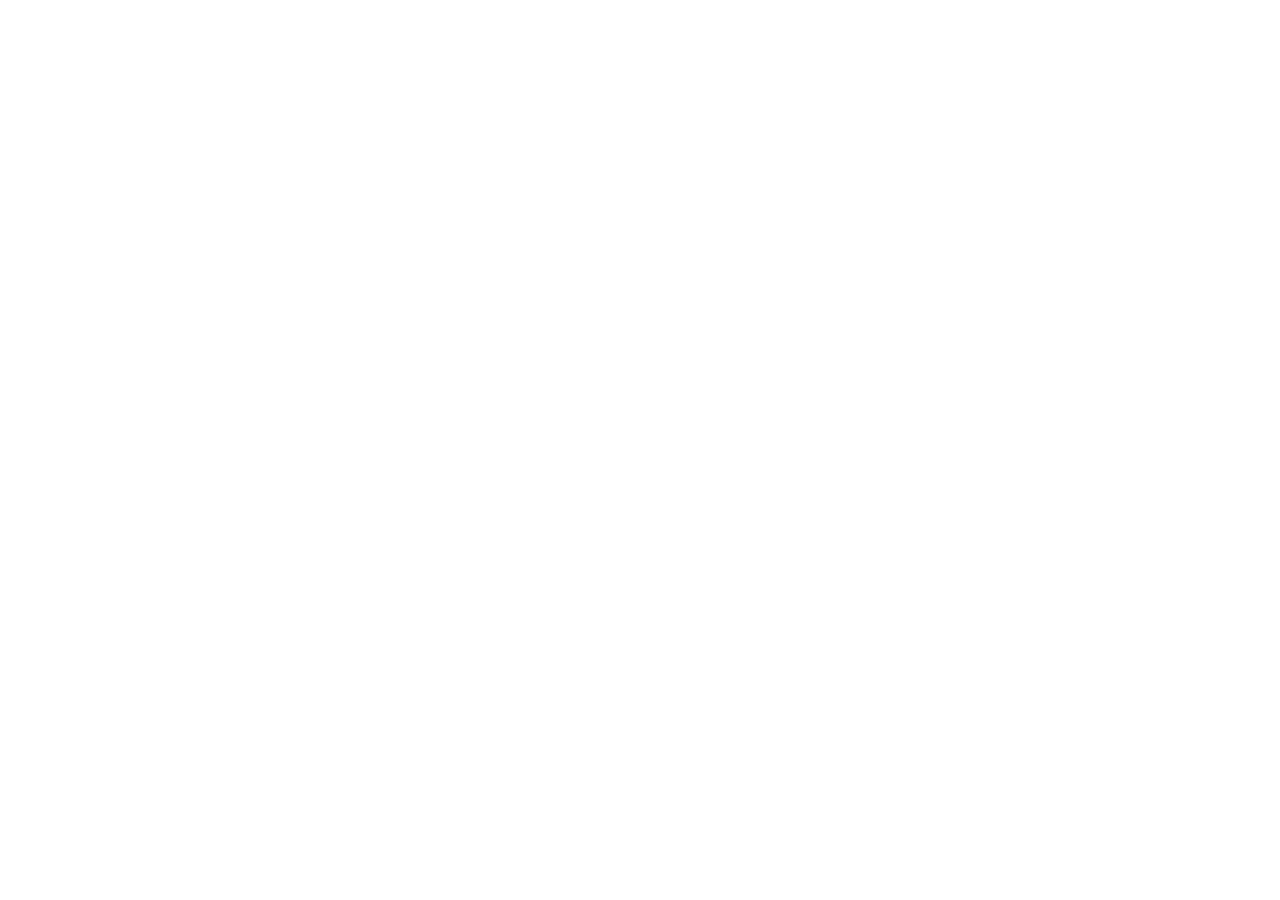
==== commit 1b7446ae: "Move labs to Ahsaan Labs (own repo); old Visual Learning URLs now redirect Co-Authored-By: Claude So" ====
--- a/visual-learning/index.html
+++ b/visual-learning/index.html
@@ -1,140 +1,7 @@
 <!DOCTYPE html>
-<html lang="en">
-<head>
-<meta charset="utf-8">
+<html lang="en"><head><meta charset="utf-8"><title>Moved to Ahsaan Labs</title>
 <meta name="viewport" content="width=device-width,initial-scale=1">
-<title>Visual Learning · Interactive AI explainers</title>
-<meta name="description" content="Free interactive visualizers that explain AI step by step: neural networks, RNNs, transformers and more. No install, no sign-up.">
-<meta name="theme-color" content="#0b1118">
-<link rel="icon" href="../favicon.svg" type="image/svg+xml">
-<link rel="preconnect" href="https://fonts.googleapis.com"><link rel="preconnect" href="https://fonts.gstatic.com" crossorigin>
-<link href="https://fonts.googleapis.com/css2?family=Inter:wght@400;500;600&family=Space+Grotesk:wght@500;600;700&display=swap" rel="stylesheet">
-<script>try{var t=localStorage.getItem('theme');if(!t)t=matchMedia('(prefers-color-scheme: light)').matches?'light':'dark';document.documentElement.dataset.theme=t}catch(e){document.documentElement.dataset.theme='dark'}</script>
-<style>
-:root{--bg:#0b1118;--card:rgba(255,255,255,.045);--bd:rgba(255,255,255,.09);--tx:#eef3f8;--mut:#93a4b5;--a:#5cc0e6;--b:#8b6cf0;--c:#f0b429;--glow:rgba(92,192,230,.16);--nav:rgba(11,17,24,.72)}
-[data-theme=light]{--bg:#f6f8fb;--card:rgba(255,255,255,.8);--bd:rgba(15,30,50,.1);--tx:#0e1a27;--mut:#55677a;--a:#1d7fa6;--b:#6a47d6;--c:#b97d00;--glow:rgba(29,127,166,.14);--nav:rgba(246,248,251,.78)}
-*{box-sizing:border-box}html{scroll-behavior:smooth;scroll-padding-top:80px}
-body{margin:0;background:var(--bg);color:var(--tx);font:16px/1.65 Inter,system-ui,Arial,sans-serif;overflow-x:hidden;-webkit-font-smoothing:antialiased}
-h1,h2,h3{font-family:"Space Grotesk",Inter,sans-serif;letter-spacing:-.02em}
-a{color:inherit;text-decoration:none}
-.wrap{max-width:1120px;margin:auto;padding:0 22px}
-nav{position:fixed;inset:12px 0 auto;z-index:20;display:flex;justify-content:center;padding:0 12px}
-nav .bar{display:flex;align-items:center;gap:6px;background:var(--nav);backdrop-filter:blur(16px);-webkit-backdrop-filter:blur(16px);border:1px solid var(--bd);border-radius:999px;padding:6px 8px 6px 14px;max-width:100%}
-nav .logo{display:flex;align-items:center;gap:8px;font-weight:700;font-family:"Space Grotesk";margin-right:10px}
-nav .logo img{width:26px;height:26px}
-nav .lk{padding:7px 12px;border-radius:999px;font-size:14px;color:var(--mut);transition:.2s;white-space:nowrap}
-nav .lk:hover{color:var(--tx);background:var(--card)}
-#tg{width:34px;height:34px;border-radius:50%;border:0;background:var(--card);color:var(--tx);cursor:pointer;font-size:15px;margin-left:4px}
-@media(max-width:600px){nav .hide{display:none}}
-.hero{position:relative;padding:150px 0 50px;isolation:isolate;text-align:center}
-.hero:before{content:"";position:absolute;z-index:-1;inset:0;background:radial-gradient(55% 60% at 50% 20%,var(--glow),transparent 70%),radial-gradient(40% 40% at 85% 70%,rgba(139,108,240,.14),transparent 70%)}
-.pill{display:inline-flex;gap:8px;align-items:center;border:1px solid var(--bd);background:var(--card);border-radius:999px;padding:6px 14px;font-size:13.5px;color:var(--mut)}
-h1{font-size:clamp(38px,7vw,76px);line-height:1.04;margin:22px auto 18px;font-weight:700;max-width:900px}
-.grad{background:linear-gradient(100deg,var(--a),var(--b) 55%,var(--c));-webkit-background-clip:text;background-clip:text;color:transparent}
-.lead{font-size:clamp(17px,2vw,20px);color:var(--mut);max-width:600px;margin:0 auto 28px}
-.btns{display:flex;gap:12px;flex-wrap:wrap;justify-content:center}
-.btn{display:inline-flex;align-items:center;gap:8px;padding:13px 24px;border-radius:999px;font-weight:600;transition:transform .2s}
-.btn.p{background:linear-gradient(120deg,var(--a),var(--b));color:#fff;box-shadow:0 10px 30px -10px var(--b)}
-.btn.s{border:1px solid var(--bd);background:var(--card)}
-.btn:hover{transform:translateY(-2px)}
-.tags{display:flex;gap:10px;justify-content:center;flex-wrap:wrap;margin-top:26px}
-.tags span{font-size:13.5px;color:var(--mut);border:1px solid var(--bd);border-radius:999px;padding:4px 14px}
-section{padding:70px 0}
-.eyebrow{font-size:13px;letter-spacing:.14em;text-transform:uppercase;color:var(--a);font-weight:600;margin-bottom:10px}
-h2{font-size:clamp(28px,4vw,42px);line-height:1.1;margin:0 0 30px}
-.grid{display:grid;grid-template-columns:repeat(auto-fill,minmax(300px,1fr));gap:18px}
-.cell{background:var(--card);border:1px solid var(--bd);border-radius:24px;padding:26px;transition:transform .25s,border-color .25s}
-.cell h3{margin:0 0 8px;font-size:21px}
-.cell p{margin:0;color:var(--mut);font-size:15px}
-.num{font:700 40px "Space Grotesk";background:linear-gradient(100deg,var(--a),var(--b));-webkit-background-clip:text;background-clip:text;color:transparent;line-height:1}
-a.mod{display:flex;flex-direction:column;position:relative;overflow:hidden;background:linear-gradient(145deg,rgba(92,192,230,.14),rgba(139,108,240,.16)),var(--card)}
-a.mod:hover{transform:translateY(-5px);border-color:var(--a)}
-a.mod p{flex:1;margin-bottom:16px}
-.go{font-weight:600;color:var(--a)}
-.badges{display:flex;gap:8px;flex-wrap:wrap;margin:14px 0 12px}
-.badges span{font-size:12px;font-weight:600;padding:3px 11px;border-radius:999px;background:rgba(92,192,230,.14);color:var(--a)}
-.badges span.v{background:rgba(139,108,240,.18);color:#a98bf5}
-[data-theme=light] .badges span.v{color:var(--b)}
-.cell.soon{opacity:.62;border-style:dashed}
-.badges span.g{background:var(--card);color:var(--mut)}
-.mini{height:70px;margin-bottom:6px;color:var(--tx)}
-.three{display:grid;grid-template-columns:repeat(auto-fit,minmax(240px,1fr));gap:18px}
-footer{padding:36px 22px;text-align:center;color:var(--mut);font-size:14px}
-footer a{color:var(--a)}
-.rv{opacity:0;transform:translateY(24px);transition:opacity .7s ease,transform .7s ease}
-.rv.in{opacity:1;transform:none}
-@media(prefers-reduced-motion:reduce){.rv{opacity:1;transform:none;transition:none}html{scroll-behavior:auto}}
-</style>
-</head>
-<body>
-<nav><div class="bar">
-  <a class="logo" href="../"><img src="../favicon.svg" alt="AA">Asif Ahsan</a>
-  <a class="lk hide" href="#start">Start here</a><a class="lk" href="#modules">Modules</a><a class="lk" href="../">← Portfolio</a>
-  <button id="tg" aria-label="Toggle light and dark theme">◐</button>
-</div></nav>
-
-<header class="hero"><div class="wrap">
-  <span class="pill">Visual Learning · by Asif Ahsan</span>
-  <h1>See how AI <span class="grad">actually works.</span></h1>
-  <p class="lead">Free, interactive explainers that walk through every calculation step by step. Click, edit the numbers, and watch the network react.</p>
-  <div class="btns"><a class="btn p" href="neural-network.html">Start with Neural Networks →</a><a class="btn s" href="#modules">All modules</a></div>
-  <div class="tags"><span>Free forever</span><span>No sign-up</span><span>Works offline</span><span>Phone friendly</span></div>
-</div></header>
-
-<main class="wrap">
-<section id="start">
-  <div class="eyebrow rv">Start here</div>
-  <h2 class="rv">Learn in three moves</h2>
-  <div class="three">
-    <div class="cell rv"><div class="num">1</div><h3 style="margin-top:12px">Step through</h3><p>Use the arrow keys or Play. Each click is exactly one calculation.</p></div>
-    <div class="cell rv"><div class="num">2</div><h3 style="margin-top:12px">Change the numbers</h3><p>Edit inputs and weights. Everything recomputes instantly.</p></div>
-    <div class="cell rv"><div class="num">3</div><h3 style="margin-top:12px">Train it</h3><p>Run training and watch the loss fall as the outputs move to the target.</p></div>
-  </div>
-</section>
-
-<section id="modules">
-  <div class="eyebrow rv">Modules</div>
-  <h2 class="rv">Pick a topic</h2>
-  <div class="grid">
-    <a class="cell mod rv" href="neural-network.html">
-      <svg class="mini" viewBox="0 0 200 70" aria-hidden="true"><g stroke="currentColor" stroke-opacity=".3" stroke-width="1.3" fill="none"><path d="M25 18L100 12M25 18L100 58M25 52L100 12M25 52L100 58M100 12L175 22M100 12L175 48M100 58L175 22M100 58L175 48"/></g><circle cx="25" cy="18" r="8" fill="#64748B"/><circle cx="25" cy="52" r="8" fill="#64748B"/><circle cx="100" cy="12" r="9" fill="#2B7A9B"/><circle cx="100" cy="58" r="9" fill="#2B7A9B"/><circle cx="175" cy="22" r="9" fill="#7C4DDB"/><circle cx="175" cy="48" r="9" fill="#7C4DDB"/><circle r="3" fill="#f0b429"><animateMotion dur="2.2s" repeatCount="indefinite" path="M25 18L100 12L175 22"/></circle></svg>
-      <div class="badges"><span>Beginner</span><span class="v">Step by step</span><span class="v">Custom architecture</span></div>
-      <h3>1 · Neural Network Lab</h3>
-      <p>Starts with a tiny 2-2-2 network, then build your own: any layers, neurons, activations and loss. Forward pass, backpropagation, gradient check and training, with every number shown.</p>
-      <span class="go">Open the lab →</span>
-    </a>
-    <a class="cell mod rv" href="cnn.html">
-      <svg class="mini" viewBox="0 0 200 70" aria-hidden="true"><g fill="none" stroke="currentColor" stroke-opacity=".3"><rect x="14" y="8" width="54" height="54"/><path d="M32 8V62M50 8V62M14 26H68M14 44H68"/><rect x="92" y="20" width="30" height="30" rx="2"/><path d="M102 20V50M112 20V50M92 30H122M92 40H122"/><rect x="146" y="26" width="38" height="18" rx="2"/></g><rect x="32" y="26" width="36" height="36" fill="#f0b429" fill-opacity=".22" stroke="#f0b429" stroke-width="2"><animate attributeName="x" values="14;32;14" dur="3s" repeatCount="indefinite"/></rect><rect x="146" y="26" width="38" height="18" fill="#2B7A9B" fill-opacity=".35" rx="2"/></svg>
-      <div class="badges"><span>Beginner</span><span class="v">Step by step</span><span class="v">Custom image &amp; filters</span></div>
-      <h3>2 · CNN Lab</h3>
-      <p>Convolution, ReLU, max-pooling, flatten and softmax with every number shown. Draw your own image, design your own filters, stride and padding.</p>
-      <span class="go">Open the lab →</span>
-    </a>
-    <a class="cell mod rv" href="rnn.html">
-      <svg class="mini" viewBox="0 0 200 70" aria-hidden="true"><g fill="none" stroke="currentColor" stroke-opacity=".35" stroke-width="1.4"><path d="M38 52V36M38 22V10M100 52V36M100 22V10M162 52V36M162 22V10"/><path d="M52 29H86M114 29H148" stroke="#f0b429" stroke-opacity=".9" stroke-width="2"/></g><g><rect x="26" y="52" width="24" height="12" rx="3" fill="#64748B"/><rect x="88" y="52" width="24" height="12" rx="3" fill="#64748B"/><rect x="150" y="52" width="24" height="12" rx="3" fill="#64748B"/><rect x="26" y="22" width="24" height="14" rx="3" fill="#2B7A9B"/><rect x="88" y="22" width="24" height="14" rx="3" fill="#2B7A9B"/><rect x="150" y="22" width="24" height="14" rx="3" fill="#2B7A9B"/><rect x="26" y="2" width="24" height="8" rx="3" fill="#7C4DDB"/><rect x="88" y="2" width="24" height="8" rx="3" fill="#7C4DDB"/><rect x="150" y="2" width="24" height="8" rx="3" fill="#7C4DDB"/></g><circle r="3.5" fill="#f0b429"><animateMotion dur="2.4s" repeatCount="indefinite" path="M52 29L86 29L114 29L148 29"/></circle></svg>
-      <div class="badges"><span>Intermediate</span><span class="v">Step by step</span><span class="v">BPTT</span><span class="v">Custom sequence</span></div>
-      <h3>3 · RNN Lab</h3>
-      <p>A recurrent network unrolled through time, with letter and word examples (d-o-g, "I love" → AI) or your own. Hidden state, shared weights, backpropagation through time, memory, and vanishing and exploding gradients.</p>
-      <span class="go">Open the lab →</span>
-    </a>
-    <a class="cell mod rv" href="lstm.html">
-      <svg class="mini" viewBox="0 0 200 70" aria-hidden="true"><g fill="none" stroke="currentColor" stroke-opacity=".3"><rect x="20" y="8" width="160" height="54" rx="8"/></g><path d="M12 22H188" stroke="#2B7A9B" stroke-width="3" stroke-linecap="round"/><g fill="#E0A100"><circle cx="55" cy="46" r="8"/><circle cx="100" cy="46" r="8"/><circle cx="145" cy="46" r="8"/></g><g stroke="currentColor" stroke-opacity=".4" stroke-width="1.5"><path d="M55 38V22M100 38V22M145 38V22"/></g><circle r="3.5" fill="#f0b429"><animateMotion dur="2.6s" repeatCount="indefinite" path="M12 22H188"/></circle></svg>
-      <div class="badges"><span>Intermediate</span><span class="v">Step by step</span><span class="v">LSTM + GRU</span><span class="v">Custom sequence</span></div>
-      <h3>4 · LSTM and GRU Lab</h3>
-      <p>Forget, input and output gates, the cell-state highway, and the GRU's update and reset gates. Switch between the two cells and compare backpropagation through time.</p>
-      <span class="go">Open the lab →</span>
-    </a>
-    <div class="cell soon rv"><div class="badges"><span class="g">Coming soon</span></div><h3>5 · Attention and Transformer</h3><p>Self-attention, masks, encoder and decoder blocks, plus temperature, top-k and top-p sampling.</p></div>
-  </div>
-</section>
-</main>
-
-<footer>Visual Learning by <a href="../">Asif Ahsan</a> · Lecturer in Machine Learning &amp; AI · free for teaching and learning</footer>
-
-<script>
-document.getElementById('tg').onclick=()=>{const t=document.documentElement.dataset.theme==='dark'?'light':'dark';document.documentElement.dataset.theme=t;try{localStorage.setItem('theme',t)}catch(e){}};
-const io=new IntersectionObserver(es=>es.forEach(e=>{if(e.isIntersecting){e.target.classList.add('in');io.unobserve(e.target)}}),{threshold:.12});
-document.querySelectorAll('.rv').forEach(el=>io.observe(el));
-</script>
-</body>
-</html>
+<meta http-equiv="refresh" content="0; url=https://asifahsaan.github.io/ahsaanlabs/">
+<link rel="canonical" href="https://asifahsaan.github.io/ahsaanlabs/">
+<script>location.replace("https://asifahsaan.github.io/ahsaanlabs/"+location.search+location.hash);</script></head>
+<body style="font-family:system-ui,sans-serif;padding:40px"><p>This page moved to <a href="https://asifahsaan.github.io/ahsaanlabs/">Ahsaan Labs</a>.</p></body></html>
